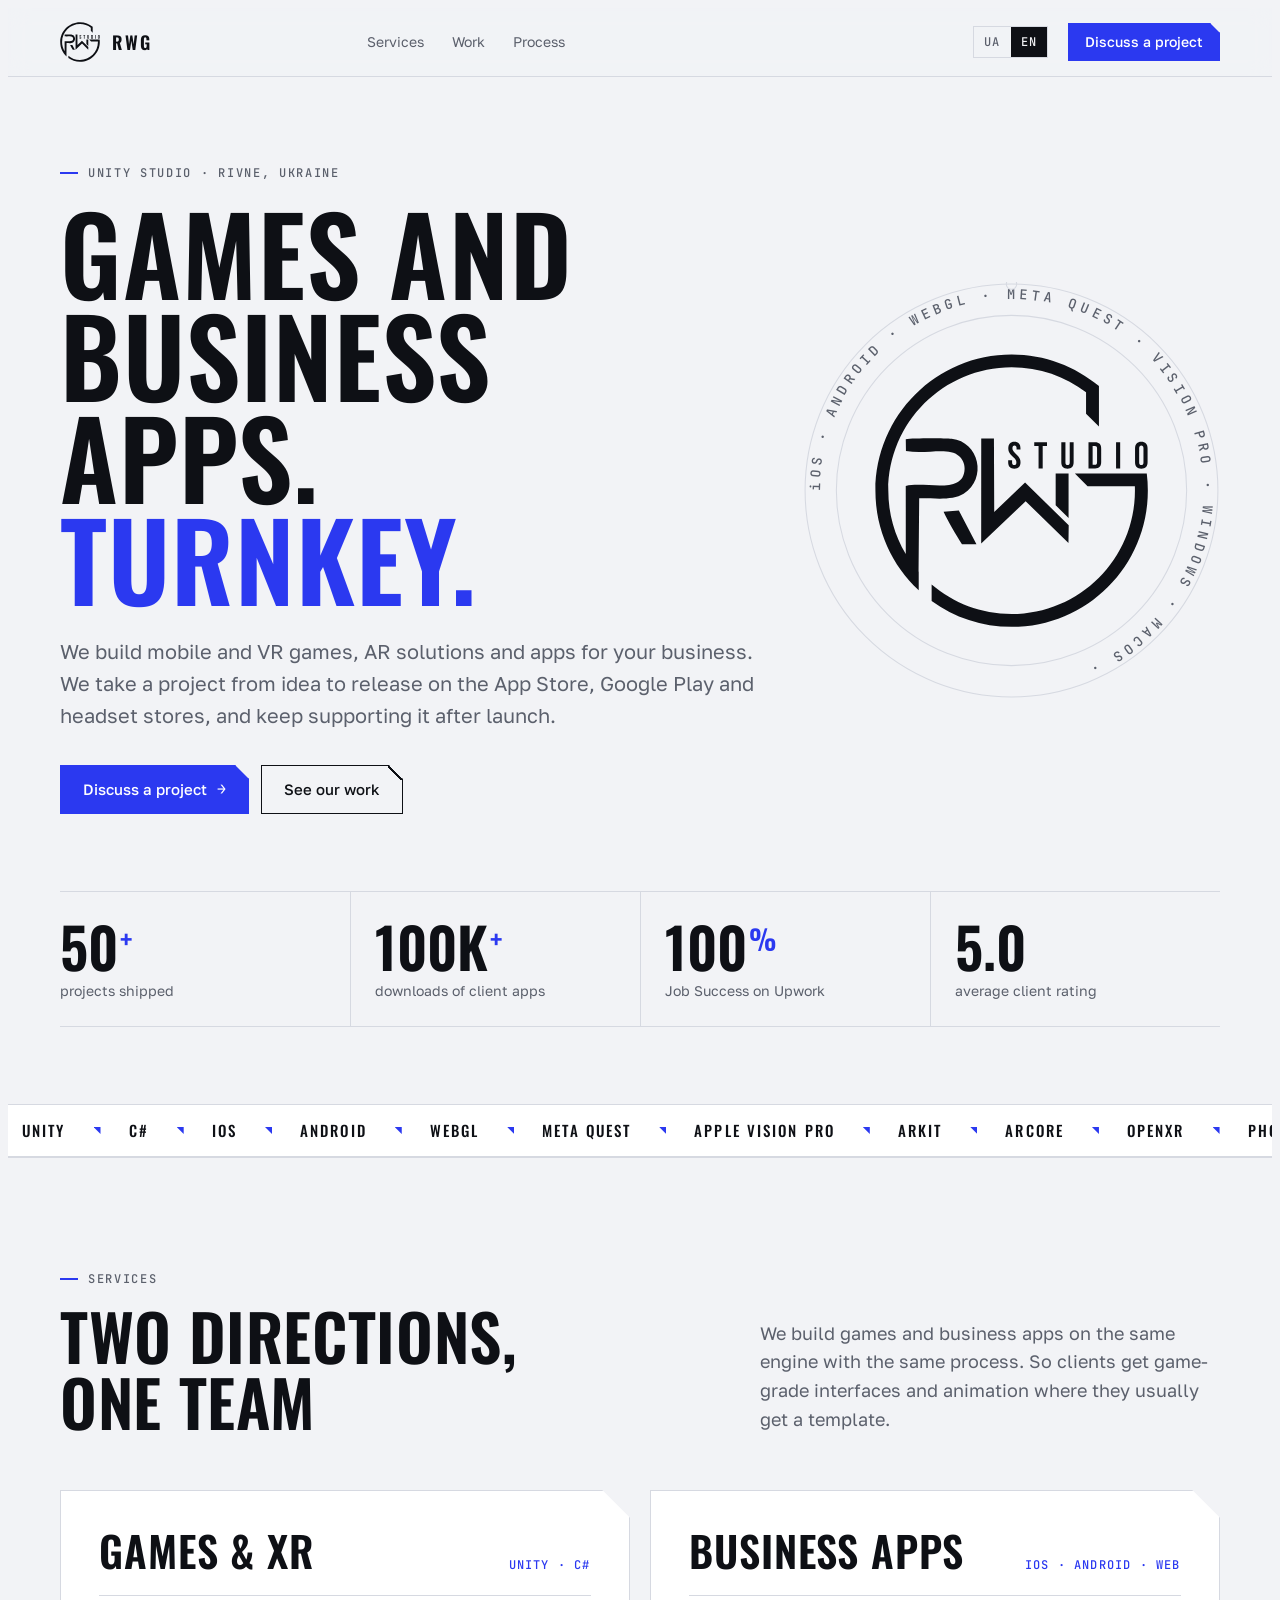
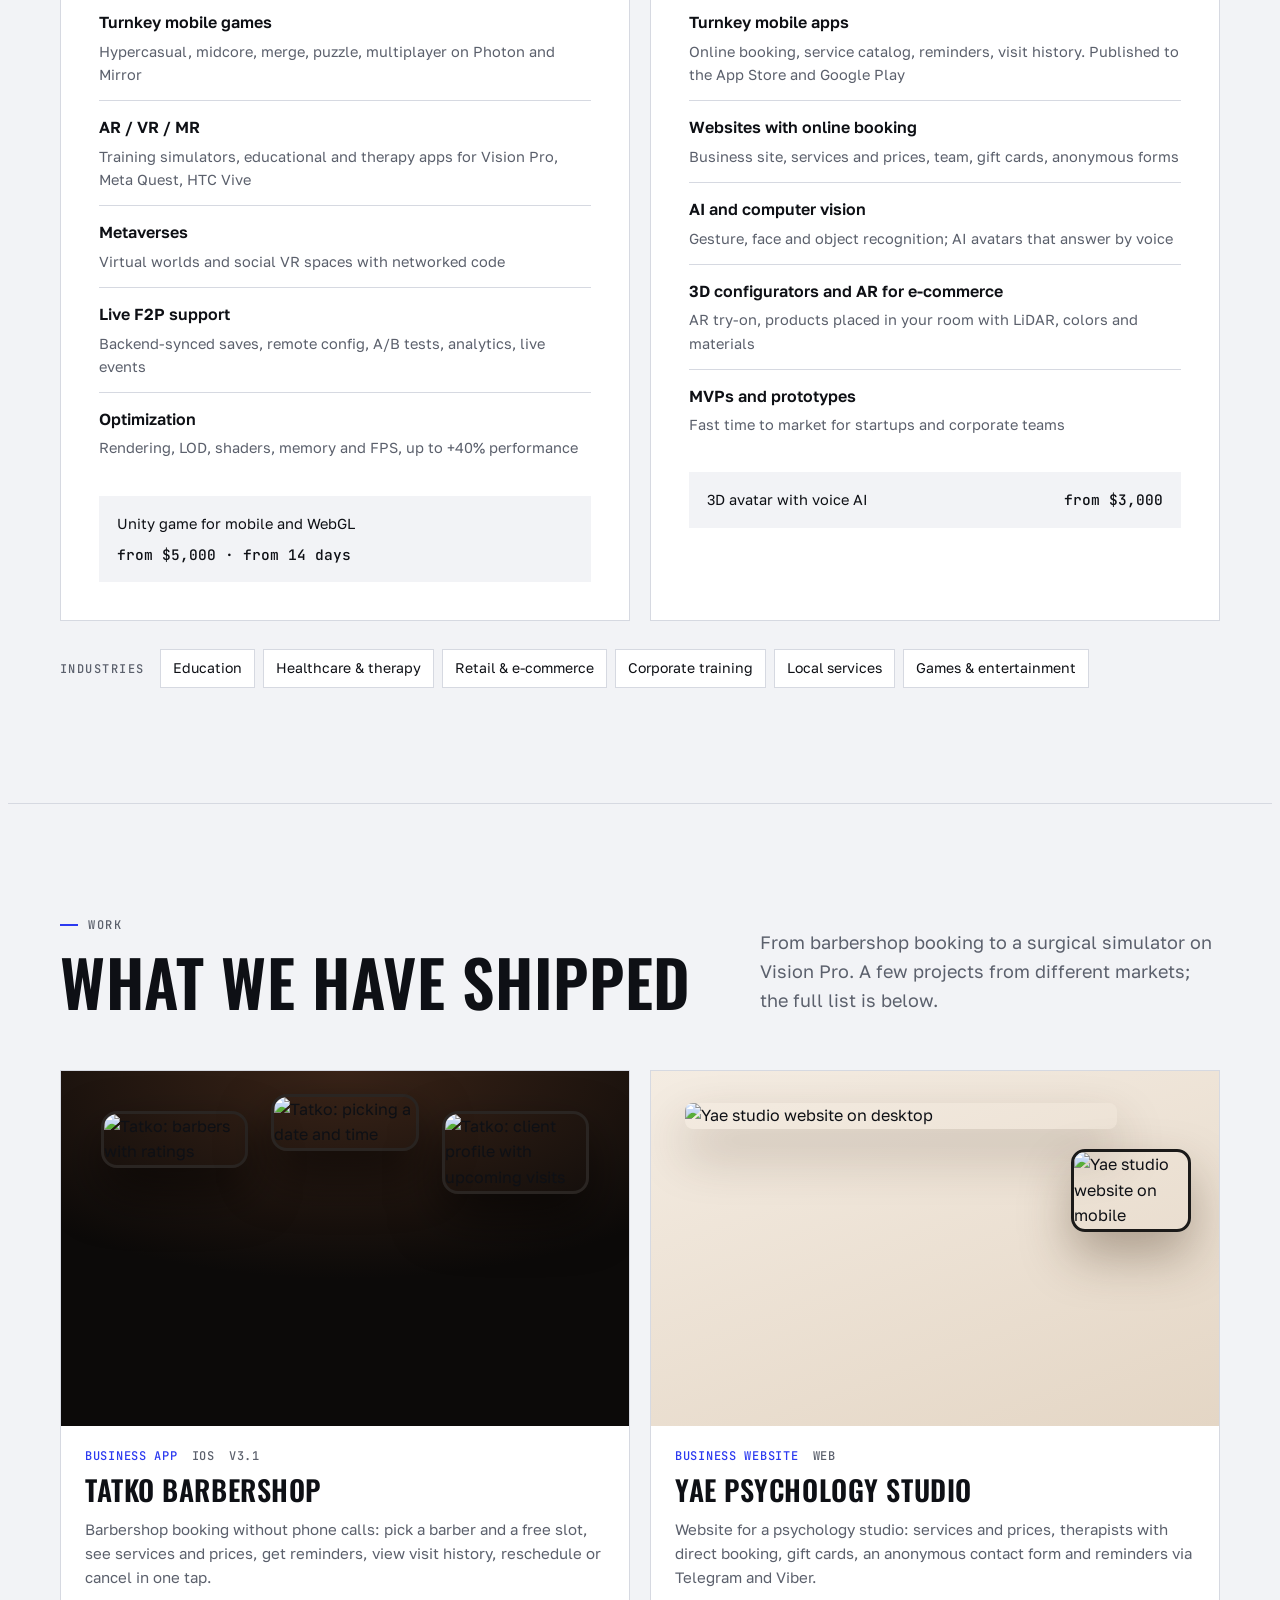
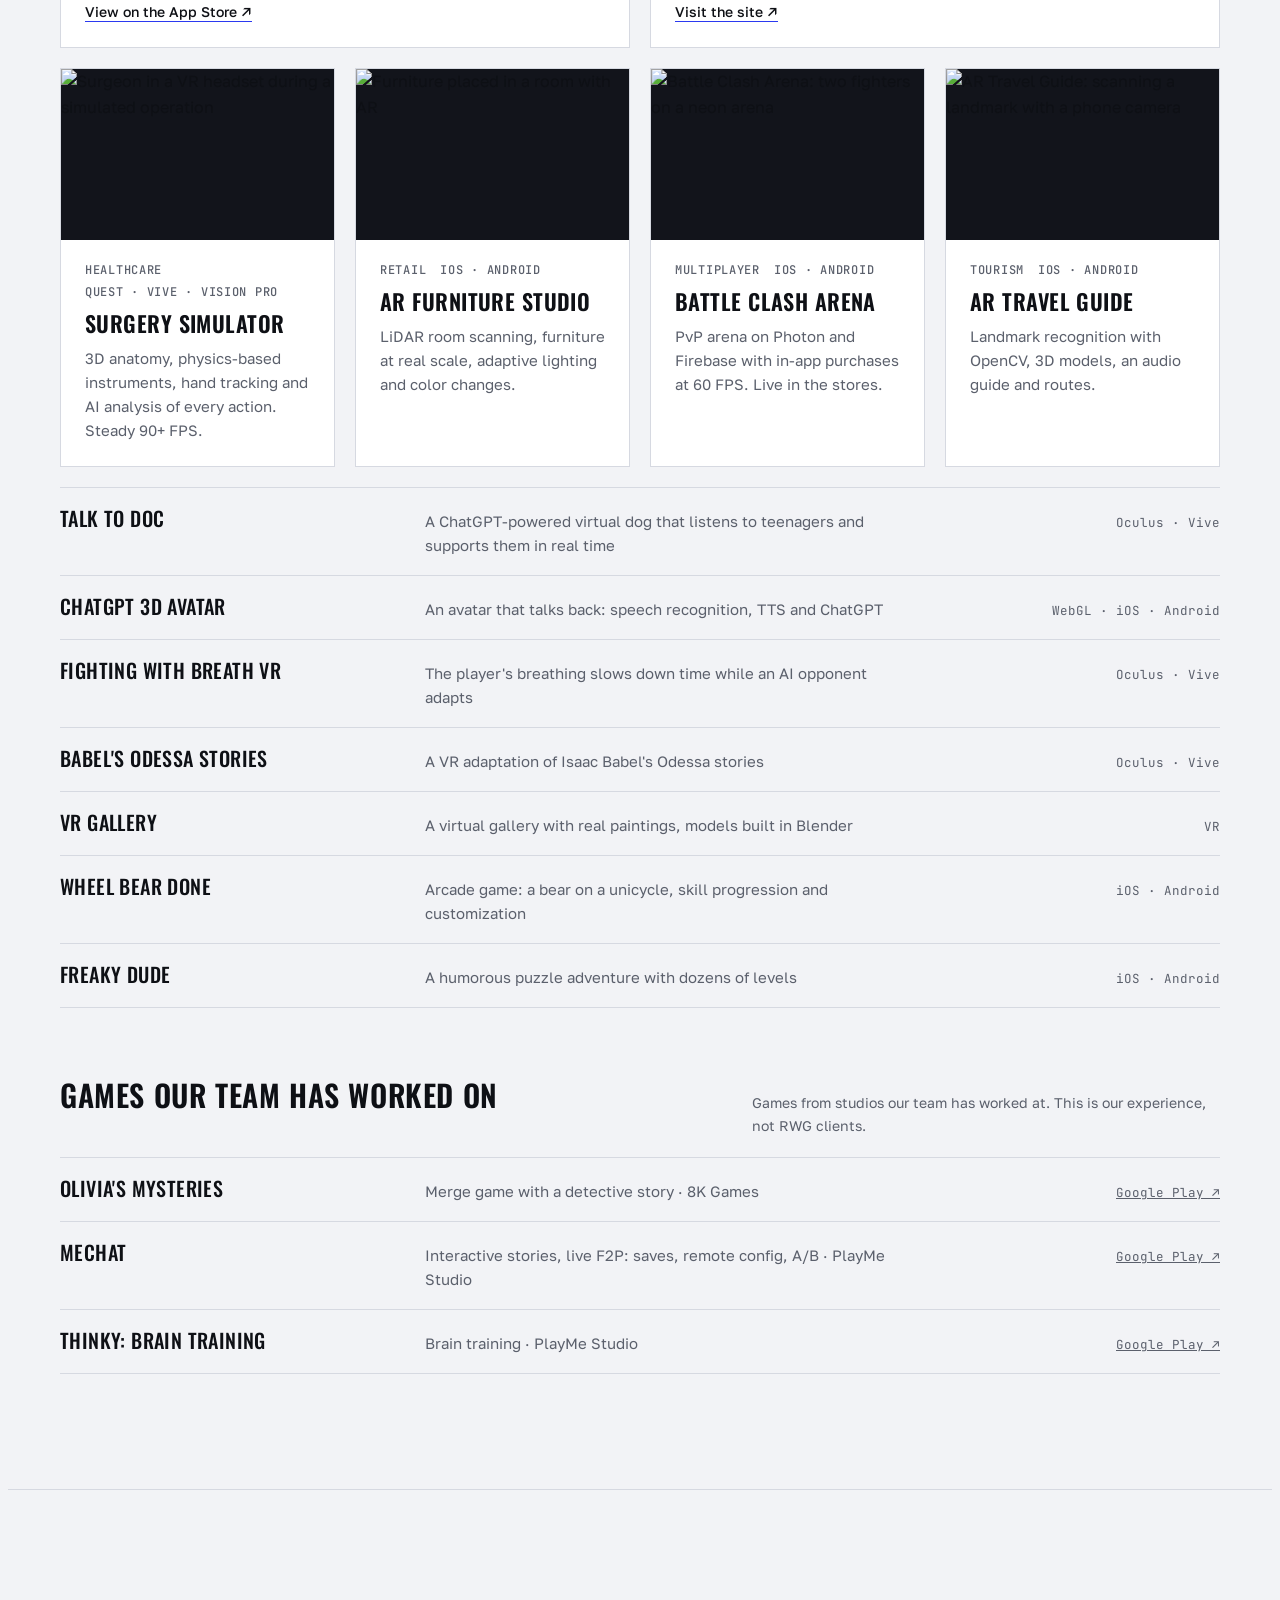
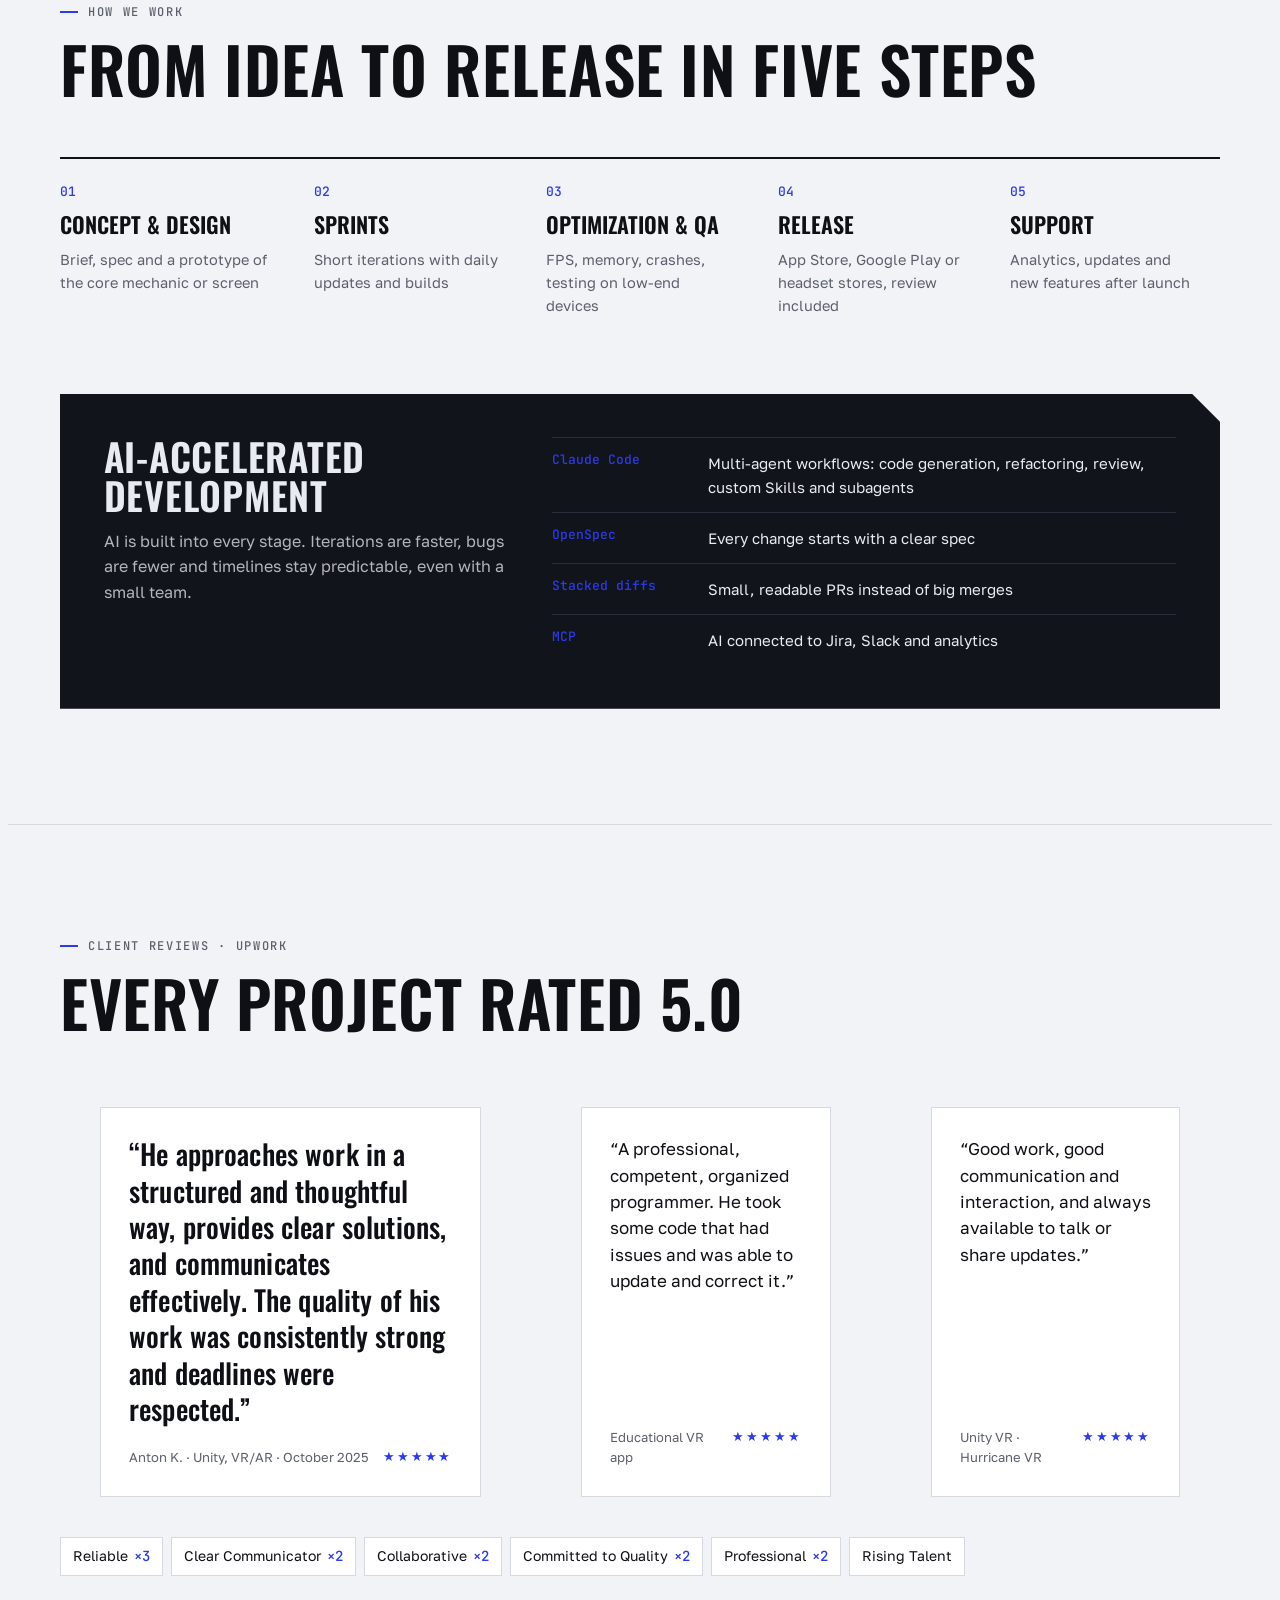
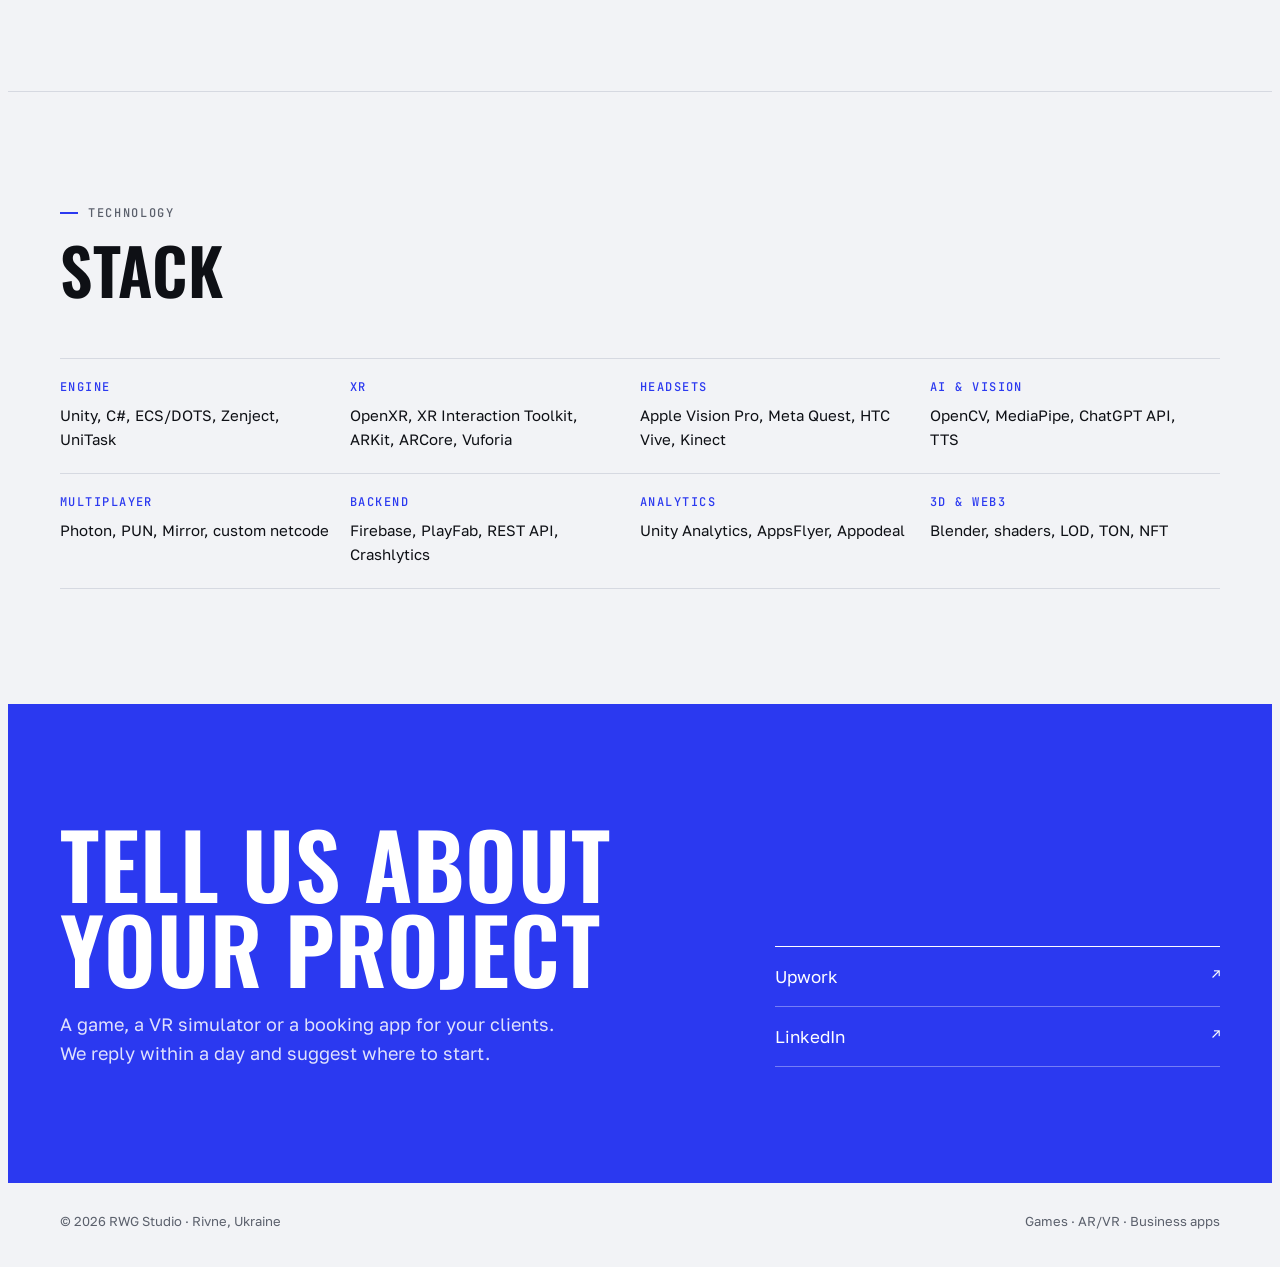
==== en/index.html @ 3ee8292b "Англійська версія сайту з перемикачем мов /en/ — повний переклад, hreflang, перемикач UA/EN у шапці." ====
<!doctype html>
<html lang="en">
<head>
<meta charset="utf-8">
<meta name="viewport" content="width=device-width, initial-scale=1, viewport-fit=cover">
<title>RWG Studio — games, AR/VR and business apps</title>
<meta name="description" content="RWG Studio is a Unity studio from Rivne, Ukraine. Mobile and VR games, AR solutions and business apps, turnkey: from idea to release on the App Store and Google Play.">
<meta property="og:type" content="website">
<meta property="og:title" content="RWG Studio">
<meta property="og:description" content="Games, AR/VR and business apps, turnkey. 50+ projects, 100K+ downloads.">
<meta property="og:image" content="../assets/og.jpg">
<meta name="theme-color" content="#F2F3F6" media="(prefers-color-scheme: light)">
<meta name="theme-color" content="#0B0C10" media="(prefers-color-scheme: dark)">
<link rel="alternate" hreflang="uk" href="https://orik222.github.io/rwg-studio/">
<link rel="alternate" hreflang="en" href="https://orik222.github.io/rwg-studio/en/">
<link rel="alternate" hreflang="x-default" href="https://orik222.github.io/rwg-studio/en/">
<link rel="icon" href="../assets/favicon.svg" type="image/svg+xml">
<script>if (!matchMedia('(prefers-reduced-motion: reduce)').matches) document.documentElement.classList.add('anim');</script>
<link rel="preconnect" href="https://fonts.googleapis.com">
<link rel="preconnect" href="https://fonts.gstatic.com" crossorigin>
<link rel="stylesheet" href="https://fonts.googleapis.com/css2?family=Oswald:wght@400;500;600;700&family=Golos+Text:wght@400;500;600&family=JetBrains+Mono:wght@400;500&display=swap">
<link rel="stylesheet" href="../css/styles.css">
<link rel="stylesheet" href="../css/motion.css">
<script src="../js/main.js" defer></script>
</head>
<body>
<svg width="0" height="0" style="position:absolute" aria-hidden="true">
  <symbol id="rwg" viewBox="-1 -1 193.6 193.6"><path fill="currentColor" fill-rule="evenodd" d="M30.34 152.70L30.79 101.24C40.88 101.00 54.06 103.17 62.04 98.09C78.92 87.34 72.93 61.50 53.65 59.39C48.58 58.83 26.02 58.82 21.35 59.65L21.47 67.95C35.59 70.45 51.52 64.96 58.71 71.41C60.94 73.41 62.82 76.24 62.73 80.38C62.31 99.18 35.16 88.96 21.33 92.54L21.34 107.51L21.35 107.51L21.35 140.31C13.56 127.31 9.08 112.09 9.08 95.82C9.08 47.91 47.91 9.08 95.82 9.08C115.48 9.08 133.62 15.63 148.16 26.65L148.16 41.81L157.24 50.72L157.24 34.58L157.24 22.28L157.24 22.28L157.24 22.28C140.60 8.37 119.19 0.00 95.82 0.00C42.90 0.00 0.00 42.90 0.00 95.82C0.00 123.47 11.72 148.39 30.46 165.88L30.46 152.84ZZM93.47 66.17C93.47 64.67 93.83 63.52 94.54 62.71C95.26 61.91 96.33 61.51 97.75 61.51C99.18 61.51 100.25 61.91 100.96 62.71C101.68 63.51 102.03 64.66 102.03 66.16L102.03 66.87L99.28 66.87L99.28 65.97C99.28 65.30 99.16 64.83 98.90 64.56C98.65 64.29 98.29 64.15 97.83 64.15C97.37 64.15 97.02 64.29 96.76 64.56C96.51 64.83 96.38 65.30 96.38 65.97C96.38 66.61 96.52 67.17 96.80 67.65C97.08 68.14 97.44 68.59 97.86 69.03C98.28 69.46 98.73 69.89 99.22 70.32C99.70 70.75 100.16 71.22 100.58 71.73C101.00 72.24 101.35 72.83 101.64 73.48C101.92 74.13 102.06 74.90 102.06 75.78C102.06 77.27 101.69 78.42 100.96 79.22C100.23 80.03 99.15 80.43 97.73 80.43C96.30 80.43 95.22 80.03 94.49 79.22C93.76 78.42 93.39 77.27 93.39 75.78L93.39 74.51L96.14 74.51L96.14 75.97C96.14 76.65 96.28 77.12 96.55 77.38C96.82 77.65 97.19 77.78 97.65 77.78C98.10 77.78 98.47 77.65 98.74 77.39C99.02 77.12 99.15 76.66 99.15 75.98C99.15 75.35 99.01 74.79 98.73 74.31C98.45 73.82 98.10 73.36 97.67 72.93C97.25 72.50 96.80 72.06 96.31 71.63C95.83 71.20 95.37 70.73 94.95 70.21C94.53 69.70 94.18 69.12 93.89 68.47C93.61 67.81 93.47 67.05 93.47 66.17ZM111.72 61.72L120.70 61.72L120.70 64.36L117.67 64.36L117.67 80.22L114.76 80.22L114.76 64.36L111.72 64.36ZZM133.67 61.72L133.67 76.01C133.67 76.68 133.80 77.15 134.08 77.41C134.35 77.68 134.72 77.81 135.17 77.81C135.63 77.81 136.00 77.68 136.27 77.41C136.54 77.15 136.68 76.68 136.68 76.01L136.68 61.72L139.43 61.72L139.43 75.80C139.43 77.30 139.06 78.45 138.33 79.25C137.60 80.05 136.52 80.45 135.09 80.45C133.67 80.45 132.59 80.05 131.86 79.25C131.13 78.45 130.76 77.30 130.76 75.80L130.76 61.72ZZM149.88 61.72L154.48 61.72C155.94 61.72 157.03 62.11 157.74 62.88C158.46 63.66 158.81 64.79 158.81 66.29L158.81 75.64C158.81 77.14 158.46 78.28 157.74 79.05C157.03 79.83 155.94 80.22 154.48 80.22L149.88 80.22ZZM152.79 64.36L152.79 77.57L154.43 77.57C154.88 77.57 155.25 77.44 155.51 77.18C155.77 76.91 155.91 76.45 155.91 75.78L155.91 66.16C155.91 65.49 155.77 65.02 155.51 64.76C155.25 64.49 154.88 64.36 154.43 64.36ZZM169.27 61.72L172.17 61.72L172.17 80.22L169.27 80.22ZZM185.53 75.96C185.53 76.63 185.67 77.10 185.94 77.38C186.22 77.65 186.58 77.78 187.04 77.78C187.50 77.78 187.86 77.65 188.14 77.38C188.41 77.10 188.55 76.63 188.55 75.96L188.55 65.97C188.55 65.30 188.41 64.83 188.14 64.56C187.86 64.29 187.50 64.15 187.04 64.15C186.58 64.15 186.22 64.29 185.94 64.56C185.67 64.83 185.53 65.30 185.53 65.97ZZM182.63 66.16C182.63 64.66 183.01 63.51 183.76 62.71C184.52 61.91 185.61 61.51 187.04 61.51C188.47 61.51 189.56 61.91 190.32 62.71C191.07 63.51 191.45 64.66 191.45 66.16L191.45 75.78C191.45 77.27 191.07 78.42 190.32 79.22C189.56 80.03 188.47 80.43 187.04 80.43C185.61 80.43 184.52 80.03 183.76 79.22C183.01 78.42 182.63 77.27 182.63 75.78ZZM39.54 161.81C54.69 174.74 74.34 182.55 95.82 182.55C143.72 182.55 182.55 143.72 182.55 95.82C182.55 94.81 182.54 93.80 182.50 92.80L149.23 92.80L140.32 83.73L181.71 83.73L190.88 83.73L190.88 83.73L190.88 83.73C191.38 87.69 191.63 91.72 191.63 95.82C191.63 148.74 148.74 191.63 95.82 191.63C74.79 191.63 55.34 184.85 39.54 173.37ZZM126.79 83.73L135.87 83.73L135.87 114.98L126.79 106.07ZZM47.95 110.64C51.26 117.96 56.68 126.56 60.87 133.62L71.07 133.59L58.68 109.84ZZM74.40 133.07L105.69 103.20L135.80 132.74L135.97 120.18L105.27 90.06L83.57 110.90L83.37 59.14L74.43 59.20Z"/></symbol>
</svg>

<header class="top">
  <div class="wrap">
    <a class="brand" href="#top" aria-label="RWG Studio"><svg aria-hidden="true"><use href="#rwg"/></svg><b>RWG</b></a>
    <nav class="nav" aria-label="Sections">
      <a href="#services">Services</a>
      <a href="#work">Work</a>
      <a href="#process">Process</a>
    </nav>
    <div class="lang" aria-label="Language"><a href="../" lang="uk" data-lang="uk">UA</a><a href="./" aria-current="page" lang="en">EN</a></div>
    <a class="btn primary" href="#contact">Discuss a project</a>
  </div>
</header>

<main id="top">
  <section class="hero">
    <div class="wrap">
      <div class="hero-grid">
        <div>
          <div class="eyebrow">Unity studio · Rivne, Ukraine</div>
          <h1>Games and business apps. <em>Turnkey.</em></h1>
          <p class="lede">We build mobile and VR games, AR solutions and apps for your business. We take a project from idea to release on the App Store, Google Play and headset stores, and keep supporting it after launch.</p>
          <div class="cta">
            <a class="btn primary" href="#contact">Discuss a project <span class="arr">→</span></a>
            <a class="btn" href="#work">See our work</a>
          </div>
        </div>
        <div class="emblem" aria-hidden="true">
          <div class="orbit-wrap"><svg class="orbit" viewBox="0 0 400 400">
            <defs><path id="ring" d="M200,200 m-184,0 a184,184 0 1,1 368,0 a184,184 0 1,1 -368,0"/></defs>
            <circle cx="200" cy="200" r="198"/>
            <circle cx="200" cy="200" r="168"/>
            <text><textPath href="#ring">iOS · ANDROID · WEBGL · META QUEST · VISION PRO · WINDOWS · MACOS · </textPath></text>
            <circle class="dot" cx="200" cy="2" r="5"/>
          </svg></div>
          <svg class="logo"><use href="#rwg"/></svg>
        </div>
      </div>

      <div class="stats">
        <div class="stat"><b>50<sup>+</sup></b><span>projects shipped</span></div>
        <div class="stat"><b>100K<sup>+</sup></b><span>downloads of client apps</span></div>
        <div class="stat"><b>100<sup>%</sup></b><span>Job Success on Upwork</span></div>
        <div class="stat"><b>5.0</b><span>average client rating</span></div>
      </div>
    </div>
  </section>

  <div class="ticker" aria-label="Platforms and technologies">
    <div class="ticker-track"><ul><li>Unity</li><li>C#</li><li>iOS</li><li>Android</li><li>WebGL</li><li>Meta Quest</li><li>Apple Vision Pro</li><li>ARKit</li><li>ARCore</li><li>OpenXR</li><li>Photon</li><li>Firebase</li><li>OpenCV</li><li>Claude Code</li></ul><ul aria-hidden="true"><li>Unity</li><li>C#</li><li>iOS</li><li>Android</li><li>WebGL</li><li>Meta Quest</li><li>Apple Vision Pro</li><li>ARKit</li><li>ARCore</li><li>OpenXR</li><li>Photon</li><li>Firebase</li><li>OpenCV</li><li>Claude Code</li></ul></div>
  </div>

  <section class="section" id="services">
    <div class="wrap">
      <div class="sec-head split">
        <div style="display:grid;gap:18px">
          <div class="eyebrow">Services</div>
          <h2>Two directions, one team</h2>
        </div>
        <p class="lede">We build games and business apps on the same engine with the same process. So clients get game-grade interfaces and animation where they usually get a template.</p>
      </div>

      <div class="dirs">
        <article class="dir">
          <div class="dir-head"><h3>Games &amp; XR</h3><span class="tag">Unity · C#</span></div>
          <ul>
            <li><strong>Turnkey mobile games</strong><span>Hypercasual, midcore, merge, puzzle, multiplayer on Photon and Mirror</span></li>
            <li><strong>AR / VR / MR</strong><span>Training simulators, educational and therapy apps for Vision Pro, Meta Quest, HTC Vive</span></li>
            <li><strong>Metaverses</strong><span>Virtual worlds and social VR spaces with networked code</span></li>
            <li><strong>Live F2P support</strong><span>Backend-synced saves, remote config, A/B tests, analytics, live events</span></li>
            <li><strong>Optimization</strong><span>Rendering, LOD, shaders, memory and FPS, up to +40% performance</span></li>
          </ul>
          <div class="offer"><span>Unity game for mobile and WebGL</span><b>from $5,000 · from 14 days</b></div>
        </article>

        <article class="dir">
          <div class="dir-head"><h3>Business apps</h3><span class="tag">iOS · Android · Web</span></div>
          <ul>
            <li><strong>Turnkey mobile apps</strong><span>Online booking, service catalog, reminders, visit history. Published to the App Store and Google Play</span></li>
            <li><strong>Websites with online booking</strong><span>Business site, services and prices, team, gift cards, anonymous forms</span></li>
            <li><strong>AI and computer vision</strong><span>Gesture, face and object recognition; AI avatars that answer by voice</span></li>
            <li><strong>3D configurators and AR for e-commerce</strong><span>AR try-on, products placed in your room with LiDAR, colors and materials</span></li>
            <li><strong>MVPs and prototypes</strong><span>Fast time to market for startups and corporate teams</span></li>
          </ul>
          <div class="offer"><span>3D avatar with voice AI</span><b>from $3,000</b></div>
        </article>
      </div>

      <div class="inds">
        <span class="lbl">Industries</span>
        <span class="chip">Education</span><span class="chip">Healthcare &amp; therapy</span><span class="chip">Retail &amp; e-commerce</span><span class="chip">Corporate training</span><span class="chip">Local services</span><span class="chip">Games &amp; entertainment</span>
      </div>
    </div>
  </section>

  <section class="section" id="work">
    <div class="wrap">
      <div class="sec-head split">
        <div style="display:grid;gap:18px">
          <div class="eyebrow">Work</div>
          <h2>What we have shipped</h2>
        </div>
        <p class="lede">From barbershop booking to a surgical simulator on Vision Pro. A few projects from different markets; the full list is below.</p>
      </div>

      <div class="cases">
        <article class="case wide">
          <div class="shot tatko">
            <img src="assets/work/tatko-barbers.jpg" alt="Tatko: barbers with ratings" loading="lazy">
            <img src="assets/work/tatko-booking.jpg" alt="Tatko: picking a date and time" loading="lazy">
            <img src="assets/work/tatko-profile.jpg" alt="Tatko: client profile with upcoming visits" loading="lazy">
          </div>
          <div class="case-body">
            <div class="case-meta"><span class="own">Business app</span><span>iOS</span><span>v3.1</span></div>
            <h3>Tatko Barbershop</h3>
            <p>Barbershop booking without phone calls: pick a barber and a free slot, see services and prices, get reminders, view visit history, reschedule or cancel in one tap.</p>
            <a class="more" href="https://apps.apple.com/us/app/tatko-barbershop/id6760706074" target="_blank" rel="noopener">View on the App Store ↗</a>
          </div>
        </article>

        <article class="case wide">
          <div class="shot yae">
            <img class="desk" src="assets/work/yae-desktop.jpg" alt="Yae studio website on desktop" loading="lazy">
            <img class="mob" src="assets/work/yae-mobile.jpg" alt="Yae studio website on mobile" loading="lazy">
          </div>
          <div class="case-body">
            <div class="case-meta"><span class="own">Business website</span><span>Web</span></div>
            <h3>Yae Psychology Studio</h3>
            <p>Website for a psychology studio: services and prices, therapists with direct booking, gift cards, an anonymous contact form and reminders via Telegram and Viber.</p>
            <a class="more" href="https://orik222.github.io/studio-yae/index.html" target="_blank" rel="noopener">Visit the site ↗</a>
          </div>
        </article>

        <article class="case">
          <div class="shot"><img class="cover" src="assets/work/surgery-vr.jpg" alt="Surgeon in a VR headset during a simulated operation" loading="lazy"></div>
          <div class="case-body">
            <div class="case-meta"><span>Healthcare</span><span>Quest · Vive · Vision Pro</span></div>
            <h3>Surgery simulator</h3>
            <p>3D anatomy, physics-based instruments, hand tracking and AI analysis of every action. Steady 90+ FPS.</p>
          </div>
        </article>

        <article class="case">
          <div class="shot"><img class="cover" src="assets/work/ar-furniture.jpg" alt="Furniture placed in a room with AR" loading="lazy" style="object-position: 50% 40%"></div>
          <div class="case-body">
            <div class="case-meta"><span>Retail</span><span>iOS · Android</span></div>
            <h3>AR Furniture Studio</h3>
            <p>LiDAR room scanning, furniture at real scale, adaptive lighting and color changes.</p>
          </div>
        </article>

        <article class="case">
          <div class="shot"><img class="cover" src="assets/work/battle-clash.jpg" alt="Battle Clash Arena: two fighters on a neon arena" loading="lazy"></div>
          <div class="case-body">
            <div class="case-meta"><span>Multiplayer</span><span>iOS · Android</span></div>
            <h3>Battle Clash Arena</h3>
            <p>PvP arena on Photon and Firebase with in-app purchases at 60 FPS. Live in the stores.</p>
          </div>
        </article>

        <article class="case">
          <div class="shot"><img class="cover" src="assets/work/ar-travel.jpg" alt="AR Travel Guide: scanning a landmark with a phone camera" loading="lazy" style="object-position: 50% 45%"></div>
          <div class="case-body">
            <div class="case-meta"><span>Tourism</span><span>iOS · Android</span></div>
            <h3>AR Travel Guide</h3>
            <p>Landmark recognition with OpenCV, 3D models, an audio guide and routes.</p>
          </div>
        </article>
      </div>

      <div class="more-list">
        <div class="row"><b>Talk to Doc</b><span>A ChatGPT-powered virtual dog that listens to teenagers and supports them in real time</span><code>Oculus · Vive</code></div>
        <div class="row"><b>ChatGPT 3D avatar</b><span>An avatar that talks back: speech recognition, TTS and ChatGPT</span><code>WebGL · iOS · Android</code></div>
        <div class="row"><b>Fighting with Breath VR</b><span>The player's breathing slows down time while an AI opponent adapts</span><code>Oculus · Vive</code></div>
        <div class="row"><b>Babel's Odessa Stories</b><span>A VR adaptation of Isaac Babel's Odessa stories</span><code>Oculus · Vive</code></div>
        <div class="row"><b>VR Gallery</b><span>A virtual gallery with real paintings, models built in Blender</span><code>VR</code></div>
        <div class="row"><b>Wheel Bear Done</b><span>Arcade game: a bear on a unicycle, skill progression and customization</span><code>iOS · Android</code></div>
        <div class="row"><b>Freaky Dude</b><span>A humorous puzzle adventure with dozens of levels</span><code>iOS · Android</code></div>
      </div>

      <div class="sub-h">
        <h3>Games our team has worked on</h3>
        <p>Games from studios our team has worked at. This is our experience, not RWG clients.</p>
      </div>
      <div class="more-list">
        <div class="row"><b>Olivia's Mysteries</b><span>Merge game with a detective story · 8K Games</span><code><a href="https://play.google.com/store/apps/details?id=com.eightkgames.travelmerge" target="_blank" rel="noopener">Google Play ↗</a></code></div>
        <div class="row"><b>MeChat</b><span>Interactive stories, live F2P: saves, remote config, A/B · PlayMe Studio</span><code><a href="https://play.google.com/store/apps/details?id=world.playme.mechat" target="_blank" rel="noopener">Google Play ↗</a></code></div>
        <div class="row"><b>Thinky: Brain Training</b><span>Brain training · PlayMe Studio</span><code><a href="https://play.google.com/store/apps/details?id=world.playme.brainapp" target="_blank" rel="noopener">Google Play ↗</a></code></div>
      </div>
    </div>
  </section>

  <section class="section" id="process">
    <div class="wrap">
      <div class="sec-head">
        <div class="eyebrow">How we work</div>
        <h2>From idea to release in five steps</h2>
      </div>
      <div class="steps">
        <div class="step"><b>Concept &amp; design</b><span>Brief, spec and a prototype of the core mechanic or screen</span></div>
        <div class="step"><b>Sprints</b><span>Short iterations with daily updates and builds</span></div>
        <div class="step"><b>Optimization &amp; QA</b><span>FPS, memory, crashes, testing on low-end devices</span></div>
        <div class="step"><b>Release</b><span>App Store, Google Play or headset stores, review included</span></div>
        <div class="step"><b>Support</b><span>Analytics, updates and new features after launch</span></div>
      </div>

      <div class="ai">
        <div>
          <h3>AI-accelerated development</h3>
          <p>AI is built into every stage. Iterations are faster, bugs are fewer and timelines stay predictable, even with a small team.</p>
        </div>
        <ul>
          <li><b>Claude Code</b><span>Multi-agent workflows: code generation, refactoring, review, custom Skills and subagents</span></li>
          <li><b>OpenSpec</b><span>Every change starts with a clear spec</span></li>
          <li><b>Stacked diffs</b><span>Small, readable PRs instead of big merges</span></li>
          <li><b>MCP</b><span>AI connected to Jira, Slack and analytics</span></li>
        </ul>
      </div>
    </div>
  </section>

  <section class="section" id="reviews">
    <div class="wrap">
      <div class="sec-head">
        <div class="eyebrow">Client reviews · Upwork</div>
        <h2>Every project rated 5.0</h2>
      </div>
      <div class="reviews">
        <figure class="quote">
          <blockquote>“He approaches work in a structured and thoughtful way, provides clear solutions, and communicates effectively. The quality of his work was consistently strong and deadlines were respected.”</blockquote>
          <figcaption><span>Anton K. · Unity, VR/AR · October 2025</span><span class="stars">★★★★★</span></figcaption>
        </figure>
        <figure class="quote">
          <blockquote>“A professional, competent, organized programmer. He took some code that had issues and was able to update and correct it.”</blockquote>
          <figcaption><span>Educational VR app</span><span class="stars">★★★★★</span></figcaption>
        </figure>
        <figure class="quote">
          <blockquote>“Good work, good communication and interaction, and always available to talk or share updates.”</blockquote>
          <figcaption><span>Unity VR · Hurricane VR</span><span class="stars">★★★★★</span></figcaption>
        </figure>
      </div>
      <div class="badges">
        <span class="chip">Reliable<b>×3</b></span><span class="chip">Clear Communicator<b>×2</b></span><span class="chip">Collaborative<b>×2</b></span><span class="chip">Committed to Quality<b>×2</b></span><span class="chip">Professional<b>×2</b></span><span class="chip">Rising Talent</span>
      </div>
    </div>
  </section>

  <section class="section" id="stack">
    <div class="wrap">
      <div class="sec-head">
        <div class="eyebrow">Technology</div>
        <h2>Stack</h2>
      </div>
      <div class="stack">
        <div><b>Engine</b><span>Unity, C#, ECS/DOTS, Zenject, UniTask</span></div>
        <div><b>XR</b><span>OpenXR, XR Interaction Toolkit, ARKit, ARCore, Vuforia</span></div>
        <div><b>Headsets</b><span>Apple Vision Pro, Meta Quest, HTC Vive, Kinect</span></div>
        <div><b>AI &amp; vision</b><span>OpenCV, MediaPipe, ChatGPT API, TTS</span></div>
        <div><b>Multiplayer</b><span>Photon, PUN, Mirror, custom netcode</span></div>
        <div><b>Backend</b><span>Firebase, PlayFab, REST API, Crashlytics</span></div>
        <div><b>Analytics</b><span>Unity Analytics, AppsFlyer, Appodeal</span></div>
        <div><b>3D &amp; Web3</b><span>Blender, shaders, LOD, TON, NFT</span></div>
      </div>
    </div>
  </section>
</main>

<section class="contact" id="contact">
  <div class="wrap">
    <div>
      <h2>Tell us about your project</h2>
      <p>A game, a VR simulator or a booking app for your clients. We reply within a day and suggest where to start.</p>
    </div>
    <div class="links">
      <a href="https://www.upwork.com/freelancers/~01f68cb6720bb9057c" target="_blank" rel="noopener"><span>Upwork</span><span>↗</span></a>
      <a href="https://www.linkedin.com/in/orest-boshchenko-732408205/" target="_blank" rel="noopener"><span>LinkedIn</span><span>↗</span></a>
    </div>
  </div>
</section>

<footer>
  <div class="wrap"><span>© 2026 RWG Studio · Rivne, Ukraine</span><span>Games · AR/VR · Business apps</span></div>
</footer>
</body>
</html>
---- css/styles.css ----
/* Layout: монохромна "інженерна" сітка як у лого — тонкі лінії, зрізані кути, один кобальтовий акцент */
:root {
  --paper: #F2F3F6;
  --surface: #FFFFFF;
  --ink: #0E1015;
  --muted: #5B606C;
  --line: #D6D9E1;
  --accent: #2B39F0;
  --accent-ink: #FFFFFF;
  --tile: #12141B;
  --tile-ink: #E9EBF2;
  --tile-line: #2A2E3A;
  --display: "Oswald", "Arial Narrow", "Roboto Condensed", sans-serif;
  --body: "Golos Text", "Segoe UI", system-ui, sans-serif;
  --mono: "JetBrains Mono", ui-monospace, "SF Mono", Menlo, monospace;
  --cut: 14px;
  color-scheme: light;
}
@media (prefers-color-scheme: dark) {
  :root:not([data-theme="light"]) {
    --paper: #0B0C10; --surface: #13151B; --ink: #ECEEF4; --muted: #949AA7; --line: #262A35;
    --accent: #7D87FF; --accent-ink: #0B0C10; --tile: #181B23; --tile-ink: #E9EBF2; --tile-line: #303544;
    color-scheme: dark;
  }
}
:root[data-theme="dark"] {
  --paper: #0B0C10; --surface: #13151B; --ink: #ECEEF4; --muted: #949AA7; --line: #262A35;
  --accent: #7D87FF; --accent-ink: #0B0C10; --tile: #181B23; --tile-ink: #E9EBF2; --tile-line: #303544;
  color-scheme: dark;
}

* { box-sizing: border-box; }
html { scroll-behavior: smooth; }
body {
  background: var(--paper); color: var(--ink);
  font: 400 16px/1.6 var(--body);
  -webkit-font-smoothing: antialiased;
}
a { color: inherit; }
:focus-visible { outline: 2px solid var(--accent); outline-offset: 3px; }

.wrap {
  max-width: 1200px; margin: 0 auto;
  padding-left: max(20px, env(safe-area-inset-left, 0px));
  padding-right: max(20px, env(safe-area-inset-right, 0px));
}
.section { padding-block: clamp(64px, 9vw, 120px); border-top: 1px solid var(--line); }

.eyebrow {
  font: 500 12px/1 var(--mono); letter-spacing: .14em; text-transform: uppercase;
  color: var(--muted); display: flex; align-items: center; gap: 10px;
}
.eyebrow::before { content: ""; width: 18px; height: 2px; background: var(--accent); }
h1, h2, h3 { font-family: var(--display); font-weight: 600; text-transform: uppercase; letter-spacing: .01em; line-height: 1.02; text-wrap: balance; margin: 0; }
h2 { font-size: clamp(36px, 5.4vw, 64px); }
h3 { font-size: 24px; letter-spacing: .02em; }
p { margin: 0; }
.lede { color: var(--muted); font-size: 18px; max-width: 58ch; }
.sec-head { display: grid; gap: 18px; margin-bottom: clamp(36px, 5vw, 56px); }
.sec-head.split { grid-template-columns: 1fr minmax(0, 46ch); align-items: end; gap: 24px 48px; }
@media (max-width: 820px) { .sec-head.split { grid-template-columns: 1fr; } }

/* кнопки зі зрізаним кутом, як у лого */
.btn {
  display: inline-flex; align-items: center; gap: 10px;
  font: 500 15px/1 var(--body); text-decoration: none;
  padding: 16px 22px; border: 1.5px solid var(--ink); color: var(--ink); background: transparent;
  clip-path: polygon(0 0, calc(100% - var(--cut)) 0, 100% var(--cut), 100% 100%, 0 100%);
  transition: background .2s, color .2s, transform .2s;
}
.btn:hover { background: var(--ink); color: var(--paper); }
.btn.primary { background: var(--accent); border-color: var(--accent); color: var(--accent-ink); }
.btn.primary:hover { background: var(--ink); border-color: var(--ink); color: var(--paper); }
.btn .arr { font-family: var(--mono); }

/* Header */
.top {
  position: sticky; top: env(safe-area-inset-top, 0px); z-index: 10;
  background: color-mix(in srgb, var(--paper) 86%, transparent);
  backdrop-filter: blur(10px); -webkit-backdrop-filter: blur(10px);
  border-bottom: 1px solid var(--line);
}
.top .wrap { display: flex; align-items: center; justify-content: space-between; gap: 20px; height: 68px; }
.brand { display: flex; align-items: center; gap: 12px; text-decoration: none; }
.brand svg { width: 40px; height: 40px; }
.brand b { font: 600 18px/1 var(--display); letter-spacing: .12em; }
.nav { display: flex; gap: 28px; font-size: 14px; }
.nav a { text-decoration: none; color: var(--muted); }
.nav a:hover { color: var(--ink); }
.top .btn { padding: 11px 16px; font-size: 14px; --cut: 10px; }
@media (max-width: 920px) { .nav { display: none; } }

/* Hero */
.hero { padding-block: clamp(48px, 7vw, 96px) clamp(48px, 6vw, 80px); }
.hero-grid { display: grid; grid-template-columns: minmax(0, 1.25fr) minmax(0, .75fr); gap: 48px; align-items: center; }
@media (max-width: 900px) { .hero-grid { grid-template-columns: 1fr; } }
.hero h1 { font-size: clamp(48px, 8.4vw, 112px); line-height: .95; margin-block: 22px 26px; }
.hero h1 em { font-style: normal; color: var(--accent); }
.hero .lede { font-size: clamp(17px, 1.6vw, 20px); }
.cta { display: flex; flex-wrap: wrap; gap: 12px; margin-top: 34px; }

.emblem { position: relative; width: min(100%, 440px); aspect-ratio: 1; justify-self: center; max-width: 100%; }
.emblem .logo { position: absolute; inset: 17%; width: 66%; height: 66%; color: var(--ink); }
.emblem .orbit { position: absolute; inset: 0; width: 100%; height: 100%; animation: spin 60s linear infinite; }
.emblem .orbit text { font: 500 13px var(--mono); letter-spacing: .32em; fill: var(--muted); }
.emblem .orbit circle { fill: none; stroke: var(--line); }
.emblem .dot { fill: var(--accent); }
@keyframes spin { to { transform: rotate(360deg); } }
@media (max-width: 900px) { .emblem { width: min(100%, 320px); order: -1; } }

.stats {
  display: grid; grid-template-columns: repeat(4, minmax(0, 1fr));
  border-top: 1px solid var(--line); border-bottom: 1px solid var(--line); margin-top: clamp(48px, 6vw, 80px);
}
.stat { padding: 26px 24px 24px 0; display: grid; gap: 6px; }
.stat + .stat { padding-left: 24px; border-left: 1px solid var(--line); }
.stat b { font: 600 clamp(36px, 4.6vw, 56px)/1 var(--display); font-variant-numeric: tabular-nums; }
.stat b sup { color: var(--accent); font-size: .5em; vertical-align: .7em; margin-left: 2px; }
.stat span { color: var(--muted); font-size: 14px; }
@media (max-width: 760px) {
  .stats { grid-template-columns: 1fr 1fr; }
  .stat:nth-child(3) { padding-left: 0; border-left: 0; }
  .stat:nth-child(n+3) { border-top: 1px solid var(--line); }
}

/* Directions */
.dirs { display: grid; grid-template-columns: 1fr 1fr; gap: 20px; }
@media (max-width: 860px) { .dirs { grid-template-columns: 1fr; } }
.dir {
  background: var(--surface); border: 1px solid var(--line); padding: clamp(24px, 3vw, 40px);
  display: grid; gap: 22px; align-content: start; min-width: 0;
  clip-path: polygon(0 0, calc(100% - 28px) 0, 100% 28px, 100% 100%, 0 100%);
}
.dir-head { display: flex; justify-content: space-between; align-items: baseline; gap: 16px; }
.dir h3 { font-size: clamp(30px, 3.4vw, 42px); }
.dir .tag { font: 500 12px var(--mono); color: var(--accent); letter-spacing: .1em; text-transform: uppercase; white-space: nowrap; }
.dir ul { list-style: none; padding: 0; margin: 0; display: grid; }
.dir li { display: grid; grid-template-columns: minmax(0, 1fr); gap: 4px; padding-block: 14px; border-top: 1px solid var(--line); }
.dir li strong { font-weight: 600; }
.dir li span { color: var(--muted); font-size: 14.5px; }
.offer { display: flex; flex-wrap: wrap; justify-content: space-between; gap: 8px 16px; padding: 16px 18px; background: var(--paper); font-size: 14.5px; }
.offer b { font-family: var(--mono); font-weight: 500; }

/* Industries */
.inds { display: flex; flex-wrap: wrap; gap: 8px; margin-top: 28px; align-items: center; }
.inds .lbl { font: 500 12px var(--mono); letter-spacing: .12em; text-transform: uppercase; color: var(--muted); margin-right: 8px; }
.chip { font-size: 14px; padding: 7px 12px; border: 1px solid var(--line); background: var(--surface); }

/* Cases */
.cases { display: grid; grid-template-columns: repeat(12, minmax(0, 1fr)); gap: 20px; }
.case { grid-column: span 3; display: grid; grid-template-rows: auto 1fr; background: var(--surface); border: 1px solid var(--line); min-width: 0; }
.case.wide { grid-column: span 6; }
@media (max-width: 1080px) { .case { grid-column: span 6; } }
@media (max-width: 680px) { .case, .case.wide { grid-column: 1 / -1; } }
.shot { position: relative; aspect-ratio: 16 / 10; max-width: 100%; overflow: hidden; background: var(--tile); }
.shot img { display: block; transition: transform .5s ease; }
.shot > img.cover { width: 100%; height: 100%; object-fit: cover; }
.case:hover .shot img { transform: scale(1.03); }
.case-body { padding: 22px 24px 24px; display: grid; gap: 12px; align-content: start; }
.case-meta { display: flex; flex-wrap: wrap; gap: 6px 14px; font: 500 12px var(--mono); color: var(--muted); letter-spacing: .06em; text-transform: uppercase; }
.case-meta .own { color: var(--accent); }
.case p { color: var(--muted); font-size: 15px; }
.case a.more { font-size: 14px; font-weight: 500; text-decoration-color: var(--accent); text-underline-offset: 4px; justify-self: start; }
.case h3 { font-size: 22px; }
.case.wide h3 { font-size: 28px; }

/* Tatko: три екрани з App Store */
.shot.tatko { background: radial-gradient(120% 90% at 50% 0%, #3A2418 0%, #0C0A09 65%); display: flex; justify-content: center; align-items: flex-start; gap: 4%; padding-top: 7%; }
.shot.tatko img { width: 26%; border-radius: 16px; border: 3px solid #2A2522; box-shadow: 0 24px 50px rgba(0,0,0,.55); }
.shot.tatko img:nth-child(2) { margin-top: -3%; }
.case:hover .shot.tatko img { transform: translateY(-2%); }

/* Яє: сайт на десктопі й телефоні */
.shot.yae { background: linear-gradient(160deg, #F4ECE2, #E4D6C5); }
.shot.yae .desk { position: absolute; left: 6%; top: 9%; width: 76%; border-radius: 8px; box-shadow: 0 24px 50px rgba(60,40,20,.28); }
.shot.yae .mob { position: absolute; right: 5%; top: 22%; width: 21%; border-radius: 14px; border: 3px solid #1B1A19; box-shadow: 0 24px 50px rgba(60,40,20,.35); }
.case:hover .shot.yae img { transform: translateY(-2%); }

/* More cases list */
.more-list { margin-top: 20px; border-top: 1px solid var(--line); }
.row { display: grid; grid-template-columns: minmax(0, 1.1fr) minmax(0, 1.6fr) minmax(0, .9fr); gap: 8px 28px; padding-block: 18px; border-bottom: 1px solid var(--line); align-items: baseline; }
.row b { font: 500 20px/1.2 var(--display); text-transform: uppercase; letter-spacing: .02em; }
.row span { color: var(--muted); font-size: 15px; }
.row code { font: 400 12.5px var(--mono); color: var(--muted); text-align: right; }
@media (max-width: 760px) { .row { grid-template-columns: 1fr; } .row code { text-align: left; } }
.sub-h { margin-top: clamp(48px, 6vw, 72px); display: flex; flex-wrap: wrap; align-items: baseline; justify-content: space-between; gap: 8px 24px; }
.sub-h h3 { font-size: clamp(24px, 2.6vw, 30px); }
.sub-h p { color: var(--muted); font-size: 14px; max-width: 52ch; }

/* Process */
.steps { display: grid; grid-template-columns: repeat(5, minmax(0, 1fr)); counter-reset: s; }
.step { padding: 24px 22px 28px 0; display: grid; gap: 12px; align-content: start; border-top: 2px solid var(--ink); position: relative; }
.step + .step { padding-left: 22px; }
.step::before { counter-increment: s; content: counter(s, decimal-leading-zero); font: 500 13px var(--mono); color: var(--accent); }
.step b { font: 600 22px/1.1 var(--display); text-transform: uppercase; }
.step span { color: var(--muted); font-size: 14.5px; }
@media (max-width: 960px) { .steps { grid-template-columns: 1fr 1fr; gap: 0 22px; } .step + .step { padding-left: 0; } }
@media (max-width: 520px) { .steps { grid-template-columns: 1fr; } }

.ai {
  margin-top: 48px; display: grid; grid-template-columns: minmax(0, .8fr) minmax(0, 1.2fr); gap: 32px;
  padding: clamp(24px, 3.4vw, 44px); background: var(--tile); color: var(--tile-ink);
  clip-path: polygon(0 0, calc(100% - 28px) 0, 100% 28px, 100% 100%, 0 100%);
}
@media (max-width: 860px) { .ai { grid-template-columns: 1fr; } }
.ai h3 { font-size: clamp(28px, 3vw, 38px); }
.ai p { opacity: .75; margin-top: 14px; }
.ai ul { list-style: none; margin: 0; padding: 0; display: grid; gap: 0; }
.ai li { padding-block: 13px; border-top: 1px solid var(--tile-line); display: grid; grid-template-columns: 140px minmax(0, 1fr); gap: 16px; font-size: 15px; }
.ai li b { font: 500 13px var(--mono); color: var(--accent); }
@media (max-width: 520px) { .ai li { grid-template-columns: 1fr; gap: 4px; } }

/* Reviews */
.reviews { display: grid; grid-template-columns: 1.4fr 1fr 1fr; gap: 20px; }
@media (max-width: 900px) { .reviews { grid-template-columns: 1fr; } }
.quote { background: var(--surface); border: 1px solid var(--line); padding: 28px; display: grid; gap: 20px; align-content: space-between; min-width: 0; }
.quote blockquote { margin: 0; font-size: 17px; line-height: 1.55; }
.quote:first-child blockquote { font: 500 clamp(22px, 2.2vw, 28px)/1.3 var(--display); text-transform: none; letter-spacing: .005em; }
.quote figcaption { display: flex; justify-content: space-between; gap: 12px; font-size: 13px; color: var(--muted); }
.stars { color: var(--accent); letter-spacing: .14em; font-family: var(--mono); }
.badges { display: flex; flex-wrap: wrap; gap: 8px; margin-top: 24px; }
.badges .chip b { font-family: var(--mono); font-weight: 500; color: var(--accent); margin-left: 6px; }

/* Stack */
.stack { display: grid; grid-template-columns: repeat(4, minmax(0, 1fr)); gap: 0; border-top: 1px solid var(--line); }
@media (max-width: 900px) { .stack { grid-template-columns: 1fr 1fr; } }
@media (max-width: 520px) { .stack { grid-template-columns: 1fr; } }
.stack div { padding: 20px 20px 22px 0; border-bottom: 1px solid var(--line); display: grid; gap: 8px; align-content: start; min-width: 0; }
.stack b { font: 500 12px var(--mono); letter-spacing: .12em; text-transform: uppercase; color: var(--accent); }
.stack span { font-size: 15px; }

/* Contact */
.contact { background: var(--accent); color: var(--accent-ink); }
.contact .wrap { padding-block: clamp(64px, 9vw, 120px); display: grid; grid-template-columns: minmax(0, 1.2fr) minmax(0, .8fr); gap: 48px; align-items: end; }
@media (max-width: 860px) { .contact .wrap { grid-template-columns: 1fr; } }
.contact h2 { font-size: clamp(44px, 7vw, 96px); line-height: .95; }
.contact p { margin-top: 20px; font-size: 18px; opacity: .85; max-width: 46ch; }
.links { display: grid; border-top: 1.5px solid currentColor; }
.links a, .links div { display: flex; justify-content: space-between; gap: 16px; padding-block: 16px; border-bottom: 1px solid color-mix(in srgb, currentColor 35%, transparent); text-decoration: none; font-size: 17px; }
.links a:hover span:last-child { transform: translateX(4px); }
.links span:last-child { font-family: var(--mono); font-size: 14px; transition: transform .2s; }
.links .todo span:last-child { opacity: .6; }

footer .wrap { padding-block: 28px; display: flex; flex-wrap: wrap; justify-content: space-between; gap: 12px; font-size: 13px; color: var(--muted); }

@media (prefers-reduced-motion: reduce) {
  html { scroll-behavior: auto; }
  .emblem .orbit { animation: none; }
  * { transition: none !important; }
}

/* Перемикач мов */
.nav { margin-inline: auto; }
.lang { display: flex; margin-left: auto; border: 1px solid var(--line); font: 500 12px/1 var(--mono); letter-spacing: .1em; }
.lang a { padding: 9px 10px; text-decoration: none; color: var(--muted); transition: color .2s, background .2s; }
.lang a:hover { color: var(--ink); }
.lang a[aria-current="page"] { background: var(--ink); color: var(--paper); }
@media (max-width: 920px) { .top .wrap { gap: 12px; } }
@media (max-width: 420px) { .top .btn.primary { padding: 10px 12px; font-size: 13px; } .brand b { display: none; } }
---- css/motion.css ----
/* Анімації. Приховані стани діють лише з класом .anim на <html>,
   який ставиться, тільки коли користувач не просив зменшити рух. */

@property --sweep { syntax: "<angle>"; inherits: false; initial-value: 360deg; }

/* --- Hero: лого "домальовується" по колу, як його кільце --- */
.anim .emblem .logo {
  -webkit-mask: conic-gradient(from 0deg, #000 var(--sweep), transparent 0);
          mask: conic-gradient(from 0deg, #000 var(--sweep), transparent 0);
  animation: sweep 1.6s cubic-bezier(.65, 0, .35, 1) .25s both;
}
@keyframes sweep { from { --sweep: 0deg; } to { --sweep: 360deg; } }

.anim .emblem .orbit-wrap { animation: orbit-in 1.4s cubic-bezier(.2, .8, .2, 1) .1s both; }
@keyframes orbit-in { from { opacity: 0; transform: scale(.86) rotate(-40deg); } }

.emblem { transition: transform .6s cubic-bezier(.2, .8, .2, 1); transform-style: preserve-3d; }
.emblem .orbit-wrap { position: absolute; inset: 0; }

/* --- Hero: заголовок піднімається по словах --- */
.hero h1 .w { display: inline-block; overflow: hidden; vertical-align: top; padding-bottom: .06em; margin-bottom: -.06em; }
.hero h1 .w > span { display: inline-block; }
.anim .hero h1 .w > span { animation: rise .9s cubic-bezier(.2, .8, .2, 1) both; animation-delay: calc(.15s + var(--i) * .07s); }
@keyframes rise { from { transform: translateY(105%); } }

.anim .hero .eyebrow,
.anim .hero .lede,
.anim .hero .cta { animation: fade-up .8s cubic-bezier(.2, .8, .2, 1) both; }
.anim .hero .eyebrow { animation-delay: .05s; }
.anim .hero .lede { animation-delay: .55s; }
.anim .hero .cta { animation-delay: .7s; }
@keyframes fade-up { from { opacity: 0; transform: translateY(18px); } }

/* --- Біжучий рядок платформ --- */
.ticker { border-top: 1px solid var(--line); border-bottom: 1px solid var(--line); overflow: hidden; background: var(--surface); }
.ticker-track { display: flex; width: max-content; animation: marquee 42s linear infinite; }
.ticker:hover .ticker-track { animation-play-state: paused; }
.ticker ul { display: flex; align-items: center; gap: 28px; list-style: none; margin: 0; padding: 18px 14px; }
.ticker li { display: flex; align-items: center; gap: 28px; font: 500 15px/1 var(--display); letter-spacing: .14em; text-transform: uppercase; white-space: nowrap; }
.ticker li::after { content: ""; width: 7px; height: 7px; background: var(--accent); clip-path: polygon(0 0, 100% 0, 100% 100%); }
@keyframes marquee { to { transform: translateX(-50%); } }

/* --- Поява блоків при скролі --- */
.anim .reveal { opacity: 0; transform: translateY(28px); transition: opacity .8s cubic-bezier(.2, .8, .2, 1), transform .8s cubic-bezier(.2, .8, .2, 1); transition-delay: calc(var(--d, 0) * 80ms); }
.anim .reveal.in { opacity: 1; transform: none; }

/* Кроки процесу: лінія прокреслюється зліва направо */
.anim .step { border-top-color: transparent; }
.anim .step::after { content: ""; position: absolute; left: 0; right: 0; top: -2px; height: 2px; background: var(--ink); transform: scaleX(0); transform-origin: left; transition: transform 1s cubic-bezier(.65, 0, .35, 1); transition-delay: calc(var(--d, 0) * 120ms + 150ms); }
.anim .step.in::after { transform: scaleX(1); }

/* --- Картки проєктів: 3D-нахил і відблиск за курсором --- */
.case { transform: perspective(1100px) rotateX(var(--rx, 0deg)) rotateY(var(--ry, 0deg)); transition: transform .5s cubic-bezier(.2, .8, .2, 1), opacity .8s cubic-bezier(.2, .8, .2, 1), box-shadow .4s; will-change: transform; }
.case.tilting { transition: transform .12s linear, opacity .8s, box-shadow .4s; }
.case:hover { box-shadow: 0 30px 60px -30px color-mix(in srgb, var(--ink) 35%, transparent); }
.case .shot::after { content: ""; position: absolute; inset: 0; pointer-events: none; opacity: 0; transition: opacity .4s; background: radial-gradient(420px circle at var(--mx, 50%) var(--my, 50%), rgba(255,255,255,.22), transparent 45%); }
.case:hover .shot::after { opacity: 1; }
.anim .case.reveal:not(.in) { transform: translateY(28px); }

/* --- Кнопки: заливка "з'їжджає" зі зрізаного кута --- */
.btn { position: relative; isolation: isolate; overflow: hidden; }
.btn::before { content: ""; position: absolute; inset: 0; z-index: -1; background: var(--ink); transform: translate(101%, -101%); transition: transform .35s cubic-bezier(.65, 0, .35, 1); }
.btn:hover { background: transparent; }
.btn:hover::before { transform: none; }
.btn.primary:hover { background: var(--accent); }
.btn .arr { display: inline-block; transition: transform .3s; }
.btn:hover .arr { transform: translateX(4px); }

/* --- Шапка стискається після скролу --- */
.top .wrap { transition: height .3s; }
.top.compact .wrap { height: 56px; }
.top.compact { box-shadow: 0 8px 30px -20px color-mix(in srgb, var(--ink) 40%, transparent); }

/* --- Цифри: акцентна риска під числом малюється при підрахунку --- */
.stat b { position: relative; }

@media (prefers-reduced-motion: reduce) {
  .ticker-track { animation: none; flex-wrap: wrap; width: auto; }
  .ticker ul[aria-hidden] { display: none; }
  .case { transform: none !important; }
}

/* Після появи картка знову слухається нахилу */
.anim .case.reveal.in { transform: perspective(1100px) rotateX(var(--rx, 0deg)) rotateY(var(--ry, 0deg)); }

/* Діагональ зрізаного кута на контурній кнопці */
.btn:not(.primary)::after {
  content: ""; position: absolute; top: 0; right: 0; width: var(--cut); height: var(--cut); pointer-events: none;
  background: linear-gradient(to top right, transparent calc(50% - 1px), currentColor calc(50% - 1px), currentColor calc(50% + 1px), transparent calc(50% + 1px));
}
@media (max-width: 900px) { .emblem { width: min(100%, 260px); } }
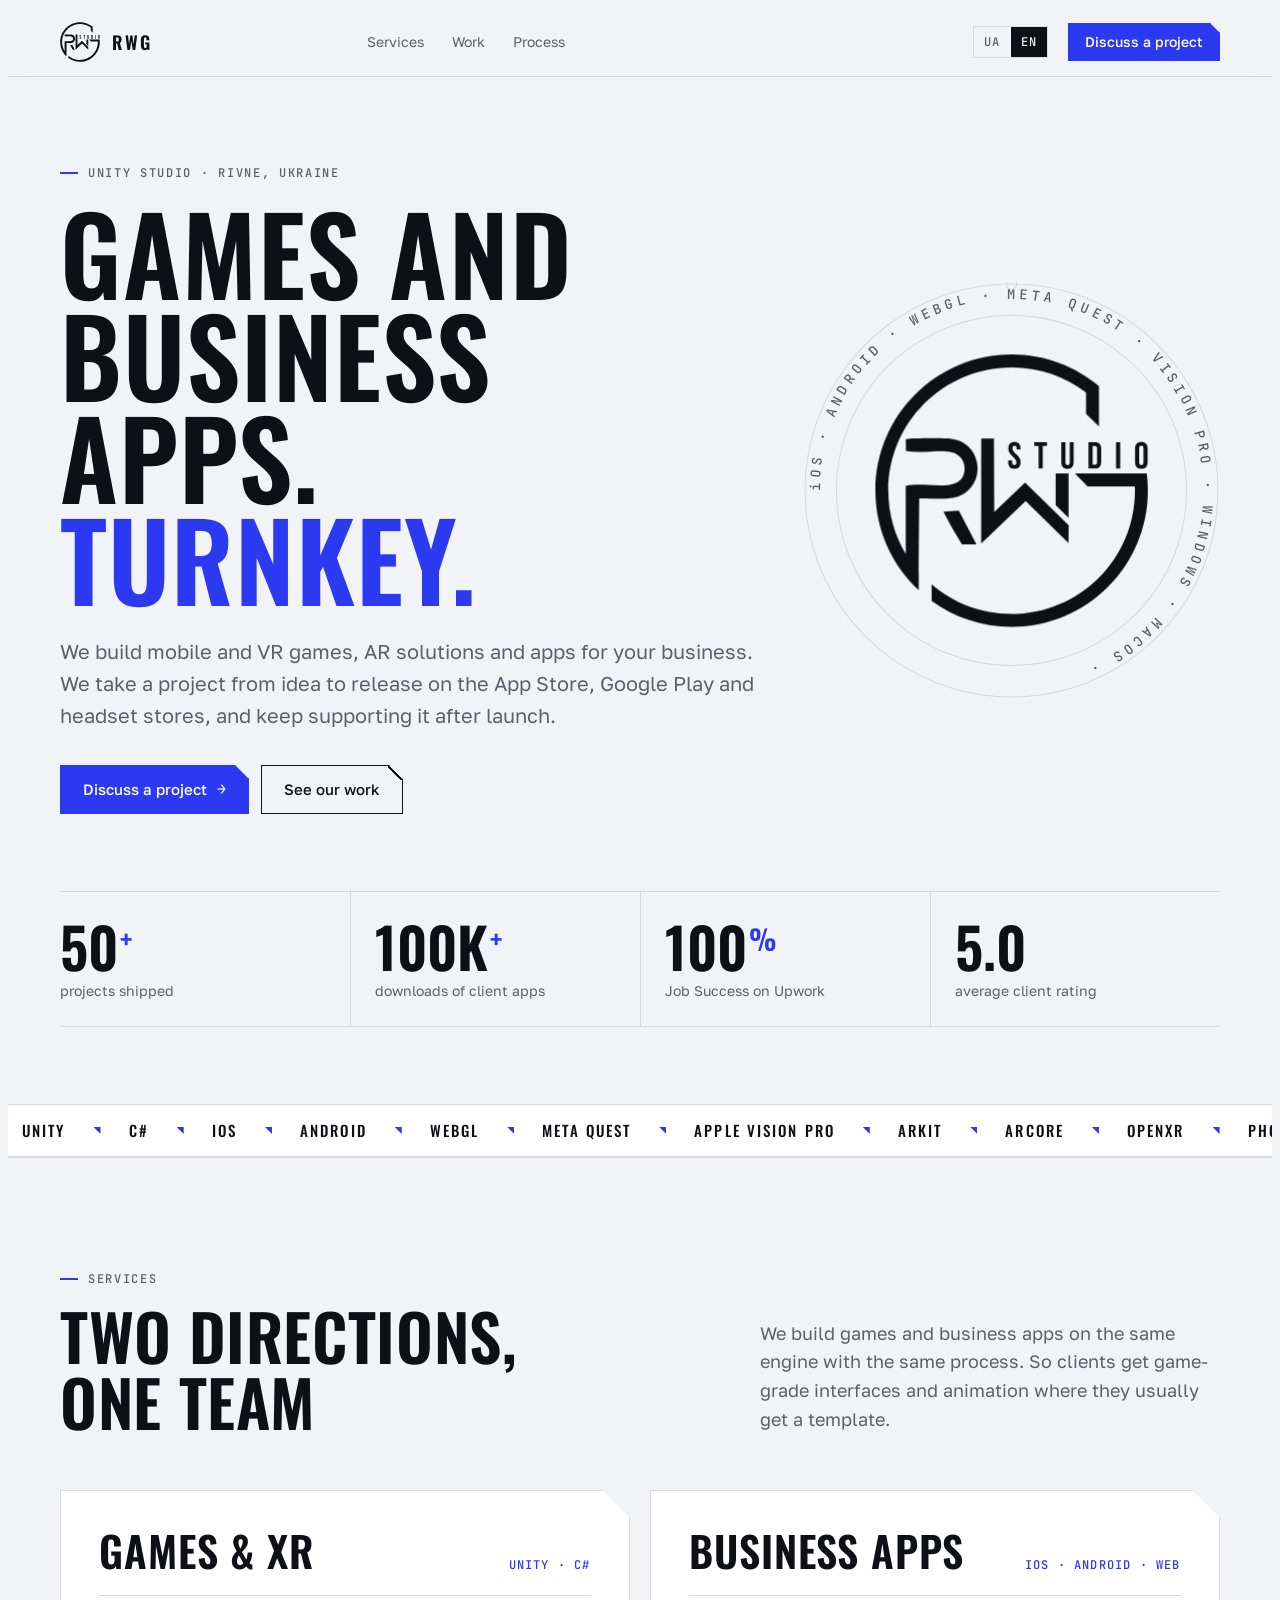
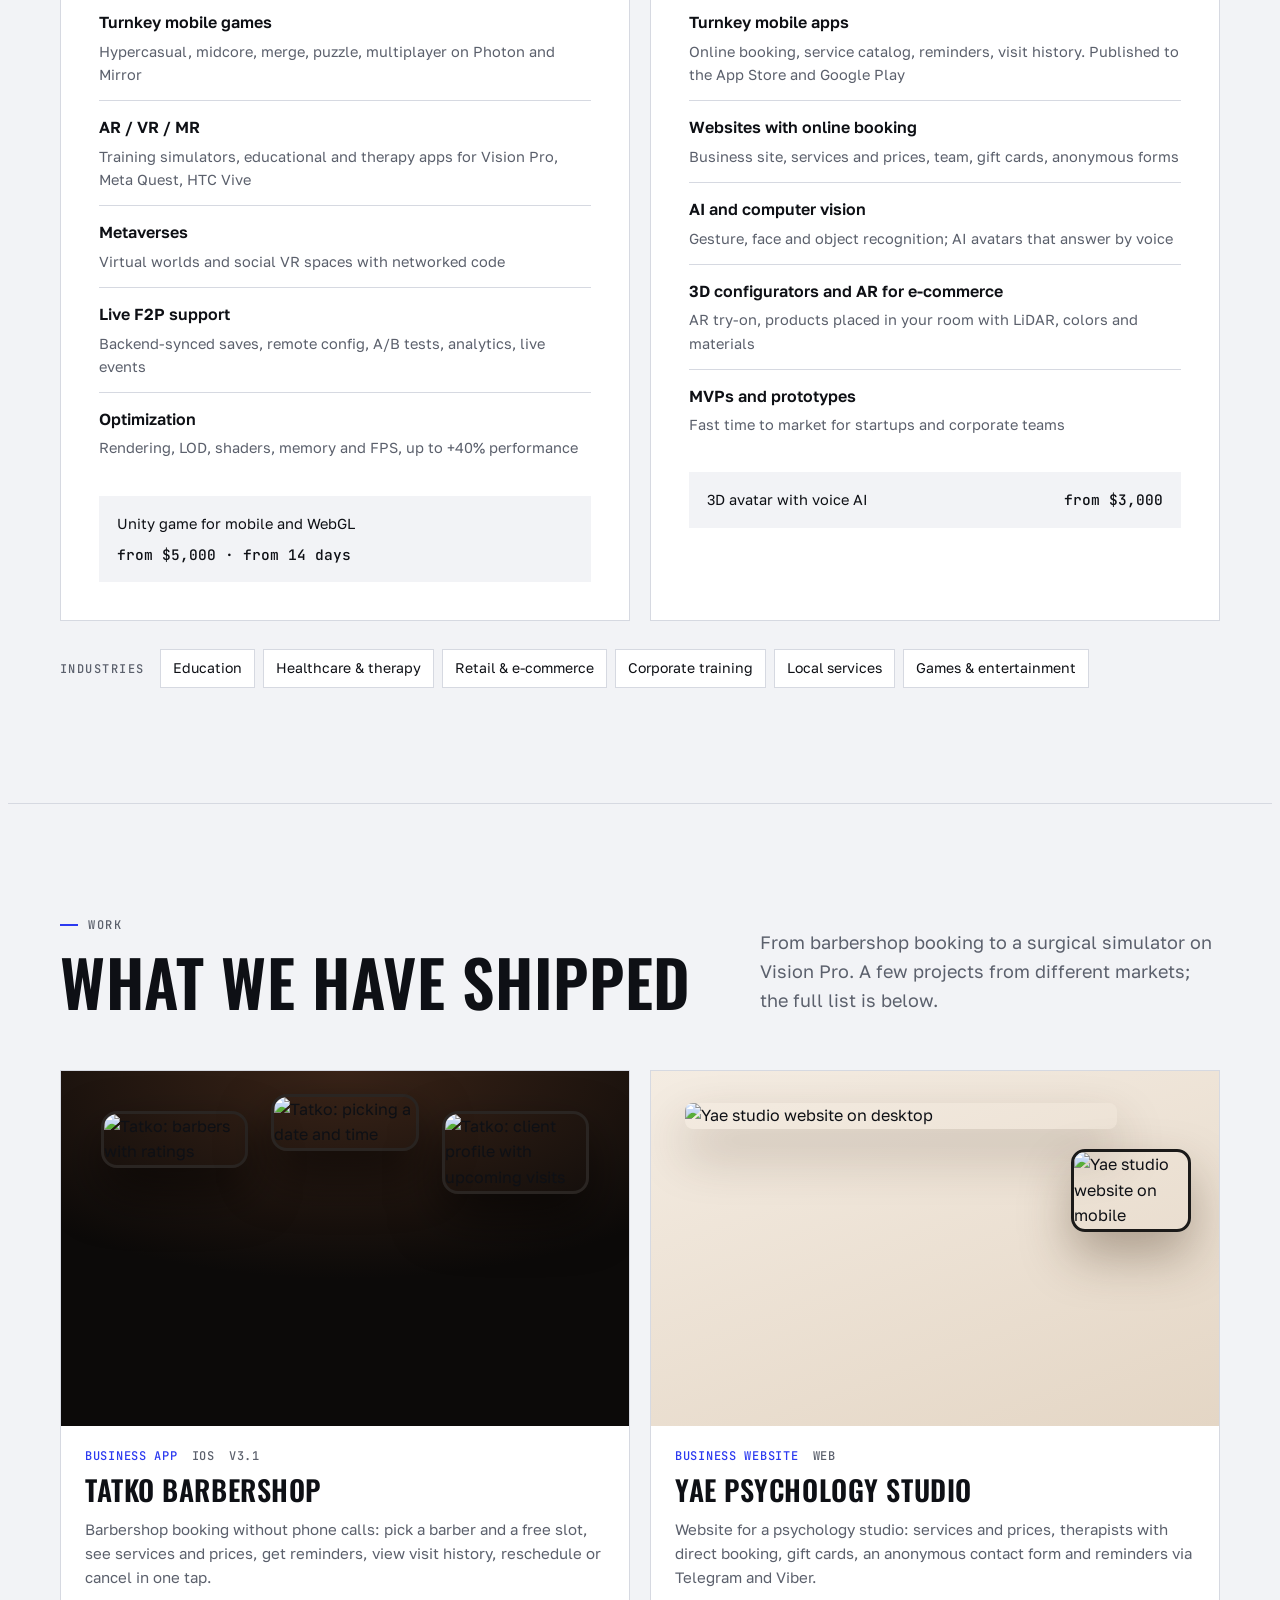
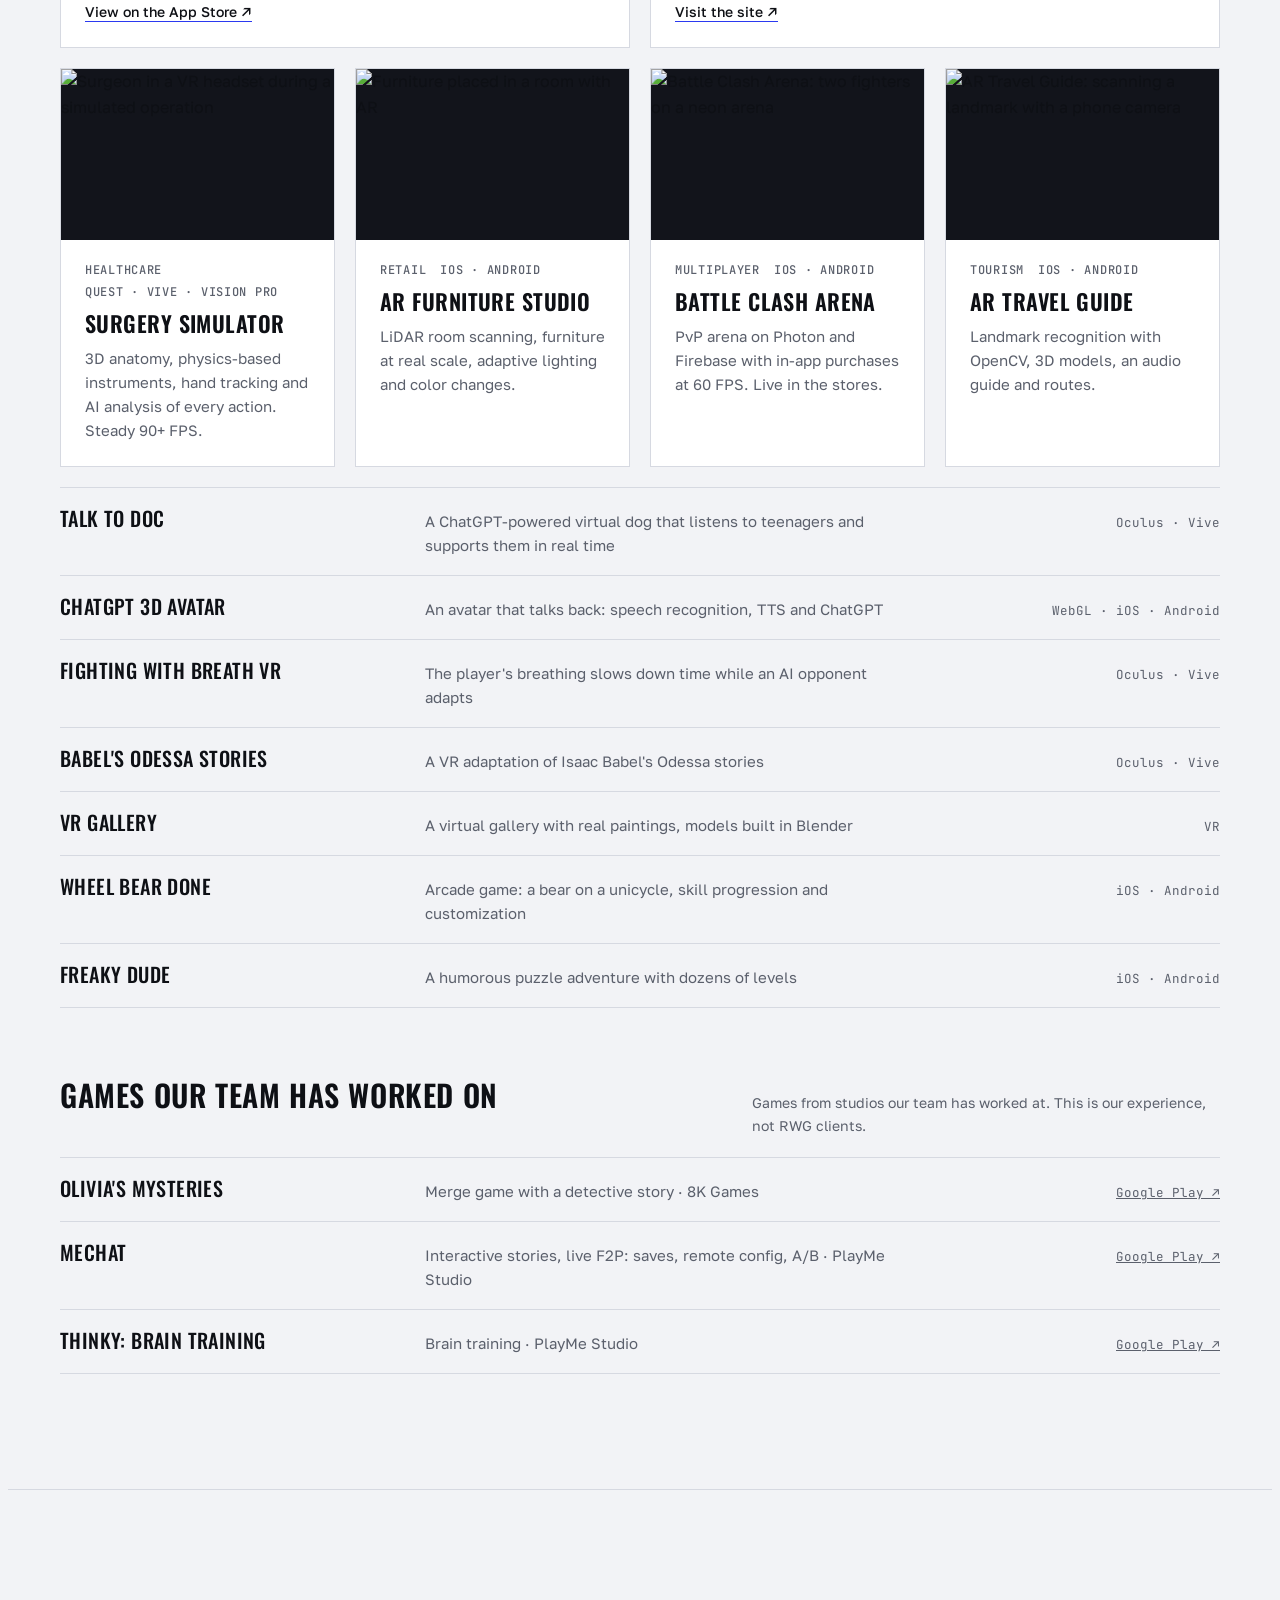
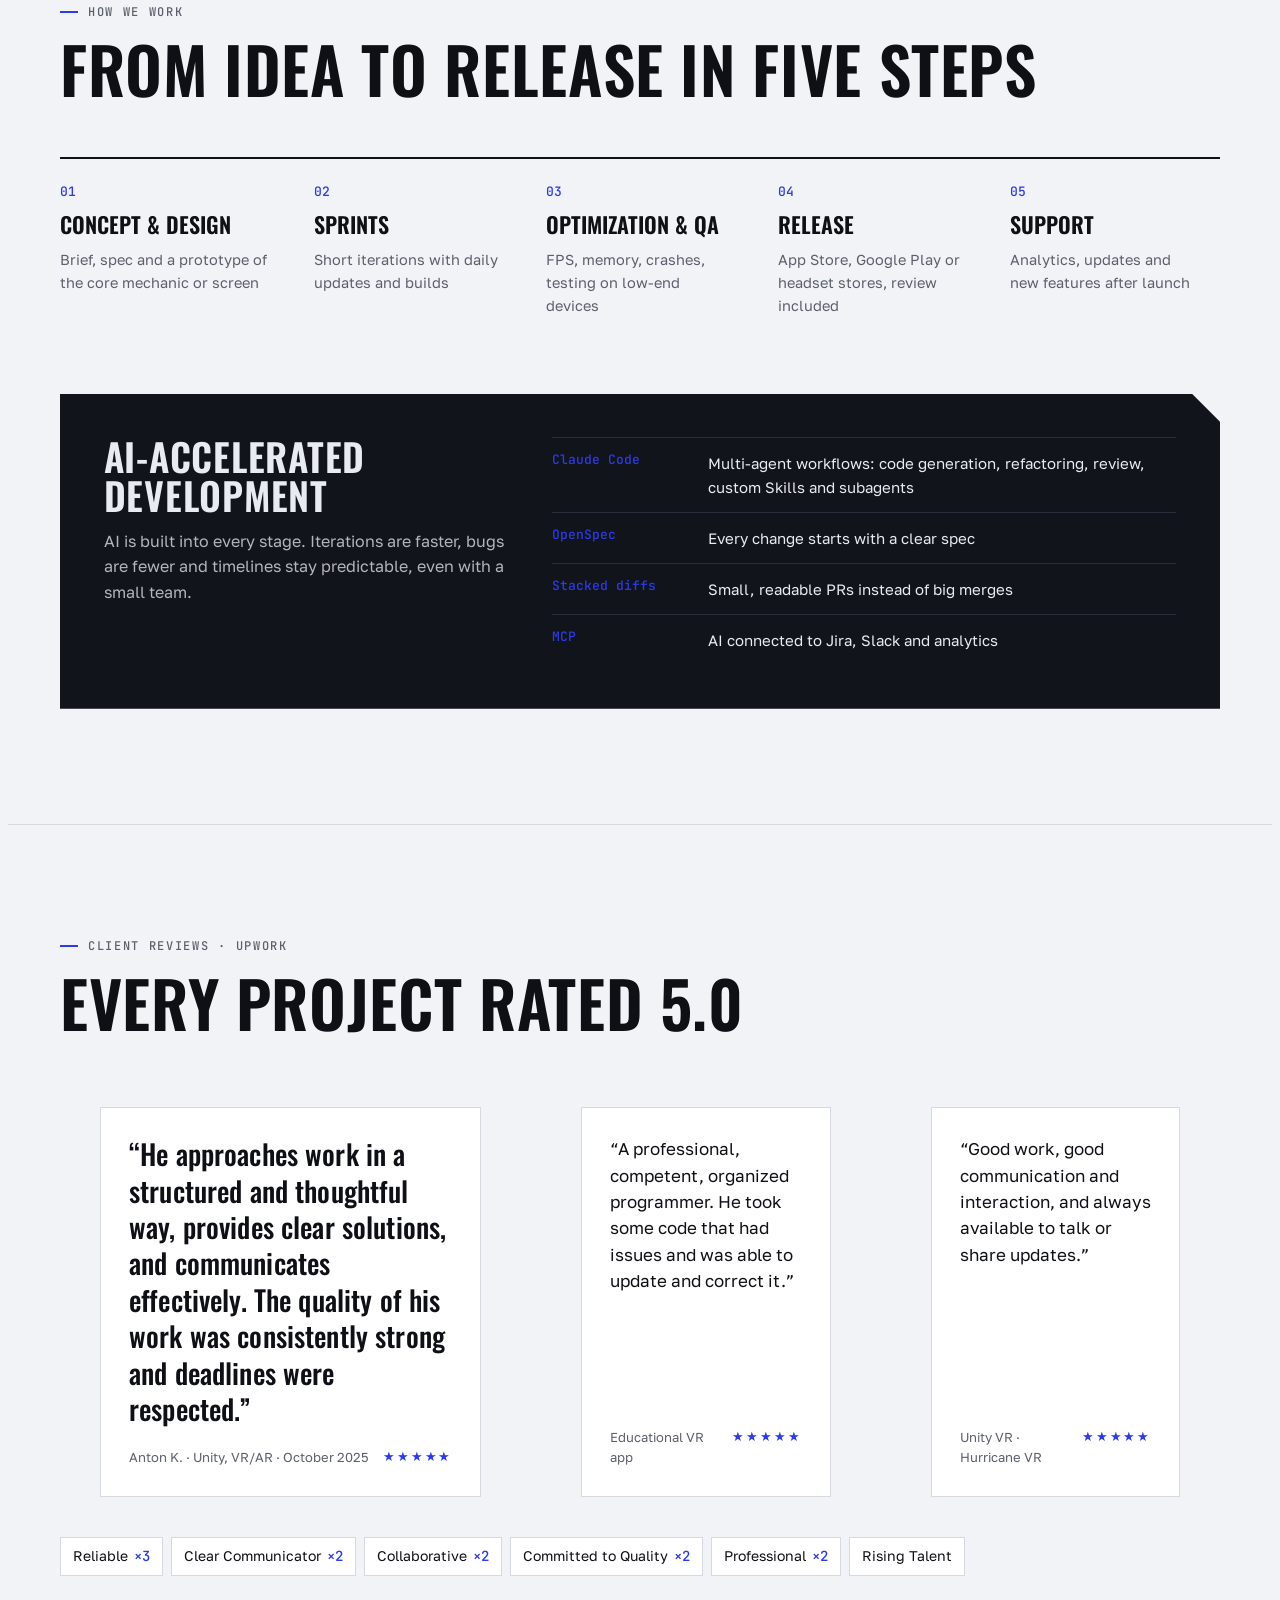
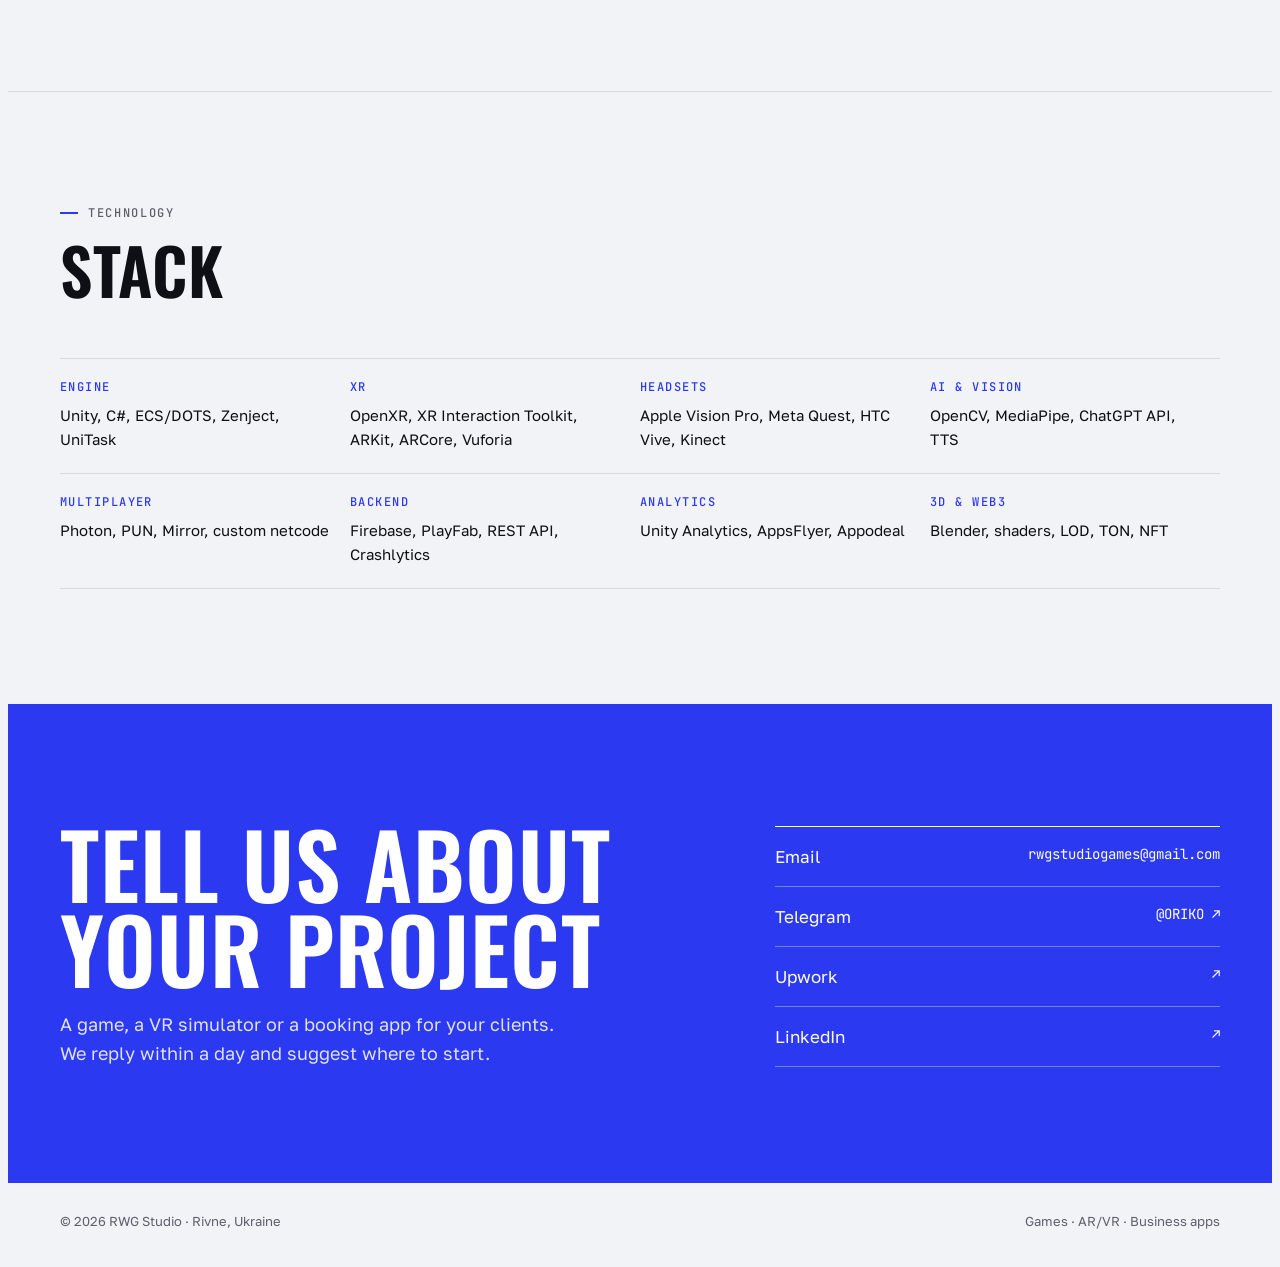
==== commit 21b5e050: "Контакти: email, Telegram, LinkedIn компанії; нова анімація лого Лого в hero тепер збирається з част" ====
--- a/en/index.html
+++ b/en/index.html
@@ -8,12 +8,13 @@
 <meta property="og:type" content="website">
 <meta property="og:title" content="RWG Studio">
 <meta property="og:description" content="Games, AR/VR and business apps, turnkey. 50+ projects, 100K+ downloads.">
-<meta property="og:image" content="../assets/og.jpg">
+<meta property="og:image" content="https://rwgstudio.com.ua/assets/og.jpg">
+<meta property="og:url" content="https://rwgstudio.com.ua/en/">
 <meta name="theme-color" content="#F2F3F6" media="(prefers-color-scheme: light)">
 <meta name="theme-color" content="#0B0C10" media="(prefers-color-scheme: dark)">
-<link rel="alternate" hreflang="uk" href="https://orik222.github.io/rwg-studio/">
-<link rel="alternate" hreflang="en" href="https://orik222.github.io/rwg-studio/en/">
-<link rel="alternate" hreflang="x-default" href="https://orik222.github.io/rwg-studio/en/">
+<link rel="alternate" hreflang="uk" href="https://rwgstudio.com.ua/">
+<link rel="alternate" hreflang="en" href="https://rwgstudio.com.ua/en/">
+<link rel="alternate" hreflang="x-default" href="https://rwgstudio.com.ua/en/">
 <link rel="icon" href="../assets/favicon.svg" type="image/svg+xml">
 <script>if (!matchMedia('(prefers-reduced-motion: reduce)').matches) document.documentElement.classList.add('anim');</script>
 <link rel="preconnect" href="https://fonts.googleapis.com">
@@ -62,7 +63,8 @@
             <text><textPath href="#ring">iOS · ANDROID · WEBGL · META QUEST · VISION PRO · WINDOWS · MACOS · </textPath></text>
             <circle class="dot" cx="200" cy="2" r="5"/>
           </svg></div>
-          <svg class="logo"><use href="#rwg"/></svg>
+          <svg class="logo" viewBox="-1 -1 193.6 193.6" fill="currentColor" fill-rule="evenodd"><path class="lg-arc lg-arc-a" d="M30.34 152.70L30.79 101.24C40.88 101.00 54.06 103.17 62.04 98.09C78.92 87.34 72.93 61.50 53.65 59.39C48.58 58.83 26.02 58.82 21.35 59.65L21.47 67.95C35.59 70.45 51.52 64.96 58.71 71.41C60.94 73.41 62.82 76.24 62.73 80.38C62.31 99.18 35.16 88.96 21.33 92.54L21.34 107.51L21.35 107.51L21.35 140.31C13.56 127.31 9.08 112.09 9.08 95.82C9.08 47.91 47.91 9.08 95.82 9.08C115.48 9.08 133.62 15.63 148.16 26.65L148.16 41.81L157.24 50.72L157.24 34.58L157.24 22.28L157.24 22.28L157.24 22.28C140.60 8.37 119.19 0.00 95.82 0.00C42.90 0.00 0.00 42.90 0.00 95.82C0.00 123.47 11.72 148.39 30.46 165.88L30.46 152.84ZZ"/><path class="lg-arc lg-arc-b" d="M39.54 161.81C54.69 174.74 74.34 182.55 95.82 182.55C143.72 182.55 182.55 143.72 182.55 95.82C182.55 94.81 182.54 93.80 182.50 92.80L149.23 92.80L140.32 83.73L181.71 83.73L190.88 83.73L190.88 83.73L190.88 83.73C191.38 87.69 191.63 91.72 191.63 95.82C191.63 148.74 148.74 191.63 95.82 191.63C74.79 191.63 55.34 184.85 39.54 173.37ZZM126.79 83.73L135.87 83.73L135.87 114.98L126.79 106.07ZZ"/><path class="lg-r" d="M47.95 110.64C51.26 117.96 56.68 126.56 60.87 133.62L71.07 133.59L58.68 109.84ZZ"/><path class="lg-w" d="M74.40 133.07L105.69 103.20L135.80 132.74L135.97 120.18L105.27 90.06L83.57 110.90L83.37 59.14L74.43 59.20Z
+"/><g class="lg-studio"><path style="--k:0" d="M93.47 66.17C93.47 64.67 93.83 63.52 94.54 62.71C95.26 61.91 96.33 61.51 97.75 61.51C99.18 61.51 100.25 61.91 100.96 62.71C101.68 63.51 102.03 64.66 102.03 66.16L102.03 66.87L99.28 66.87L99.28 65.97C99.28 65.30 99.16 64.83 98.90 64.56C98.65 64.29 98.29 64.15 97.83 64.15C97.37 64.15 97.02 64.29 96.76 64.56C96.51 64.83 96.38 65.30 96.38 65.97C96.38 66.61 96.52 67.17 96.80 67.65C97.08 68.14 97.44 68.59 97.86 69.03C98.28 69.46 98.73 69.89 99.22 70.32C99.70 70.75 100.16 71.22 100.58 71.73C101.00 72.24 101.35 72.83 101.64 73.48C101.92 74.13 102.06 74.90 102.06 75.78C102.06 77.27 101.69 78.42 100.96 79.22C100.23 80.03 99.15 80.43 97.73 80.43C96.30 80.43 95.22 80.03 94.49 79.22C93.76 78.42 93.39 77.27 93.39 75.78L93.39 74.51L96.14 74.51L96.14 75.97C96.14 76.65 96.28 77.12 96.55 77.38C96.82 77.65 97.19 77.78 97.65 77.78C98.10 77.78 98.47 77.65 98.74 77.39C99.02 77.12 99.15 76.66 99.15 75.98C99.15 75.35 99.01 74.79 98.73 74.31C98.45 73.82 98.10 73.36 97.67 72.93C97.25 72.50 96.80 72.06 96.31 71.63C95.83 71.20 95.37 70.73 94.95 70.21C94.53 69.70 94.18 69.12 93.89 68.47C93.61 67.81 93.47 67.05 93.47 66.17Z"/><path style="--k:1" d="M111.72 61.72L120.70 61.72L120.70 64.36L117.67 64.36L117.67 80.22L114.76 80.22L114.76 64.36L111.72 64.36ZZ"/><path style="--k:2" d="M133.67 61.72L133.67 76.01C133.67 76.68 133.80 77.15 134.08 77.41C134.35 77.68 134.72 77.81 135.17 77.81C135.63 77.81 136.00 77.68 136.27 77.41C136.54 77.15 136.68 76.68 136.68 76.01L136.68 61.72L139.43 61.72L139.43 75.80C139.43 77.30 139.06 78.45 138.33 79.25C137.60 80.05 136.52 80.45 135.09 80.45C133.67 80.45 132.59 80.05 131.86 79.25C131.13 78.45 130.76 77.30 130.76 75.80L130.76 61.72ZZ"/><path style="--k:3" d="M149.88 61.72L154.48 61.72C155.94 61.72 157.03 62.11 157.74 62.88C158.46 63.66 158.81 64.79 158.81 66.29L158.81 75.64C158.81 77.14 158.46 78.28 157.74 79.05C157.03 79.83 155.94 80.22 154.48 80.22L149.88 80.22ZZM152.79 64.36L152.79 77.57L154.43 77.57C154.88 77.57 155.25 77.44 155.51 77.18C155.77 76.91 155.91 76.45 155.91 75.78L155.91 66.16C155.91 65.49 155.77 65.02 155.51 64.76C155.25 64.49 154.88 64.36 154.43 64.36ZZ"/><path style="--k:4" d="M169.27 61.72L172.17 61.72L172.17 80.22L169.27 80.22ZZ"/><path style="--k:5" d="M185.53 75.96C185.53 76.63 185.67 77.10 185.94 77.38C186.22 77.65 186.58 77.78 187.04 77.78C187.50 77.78 187.86 77.65 188.14 77.38C188.41 77.10 188.55 76.63 188.55 75.96L188.55 65.97C188.55 65.30 188.41 64.83 188.14 64.56C187.86 64.29 187.50 64.15 187.04 64.15C186.58 64.15 186.22 64.29 185.94 64.56C185.67 64.83 185.53 65.30 185.53 65.97ZZM182.63 66.16C182.63 64.66 183.01 63.51 183.76 62.71C184.52 61.91 185.61 61.51 187.04 61.51C188.47 61.51 189.56 61.91 190.32 62.71C191.07 63.51 191.45 64.66 191.45 66.16L191.45 75.78C191.45 77.27 191.07 78.42 190.32 79.22C189.56 80.03 188.47 80.43 187.04 80.43C185.61 80.43 184.52 80.03 183.76 79.22C183.01 78.42 182.63 77.27 182.63 75.78ZZ"/></g></svg>
         </div>
       </div>
 
@@ -301,8 +303,10 @@
       <p>A game, a VR simulator or a booking app for your clients. We reply within a day and suggest where to start.</p>
     </div>
     <div class="links">
+      <a href="mailto:rwgstudiogames@gmail.com"><span>Email</span><span>rwgstudiogames@gmail.com</span></a>
+      <a href="https://t.me/ORIKO" target="_blank" rel="noopener"><span>Telegram</span><span>@ORIKO ↗</span></a>
       <a href="https://www.upwork.com/freelancers/~01f68cb6720bb9057c" target="_blank" rel="noopener"><span>Upwork</span><span>↗</span></a>
-      <a href="https://www.linkedin.com/in/orest-boshchenko-732408205/" target="_blank" rel="noopener"><span>LinkedIn</span><span>↗</span></a>
+      <a href="https://www.linkedin.com/company/98106364/" target="_blank" rel="noopener"><span>LinkedIn</span><span>↗</span></a>
     </div>
   </div>
 </section>
--- a/css/motion.css
+++ b/css/motion.css
@@ -1,15 +1,17 @@
 /* Анімації. Приховані стани діють лише з класом .anim на <html>,
    який ставиться, тільки коли користувач не просив зменшити рух. */
 
-@property --sweep { syntax: "<angle>"; inherits: false; initial-value: 360deg; }
-
-/* --- Hero: лого "домальовується" по колу, як його кільце --- */
-.anim .emblem .logo {
-  -webkit-mask: conic-gradient(from 0deg, #000 var(--sweep), transparent 0);
-          mask: conic-gradient(from 0deg, #000 var(--sweep), transparent 0);
-  animation: sweep 1.6s cubic-bezier(.65, 0, .35, 1) .25s both;
-}
-@keyframes sweep { from { --sweep: 0deg; } to { --sweep: 360deg; } }
+/* --- Hero: лого збирається з частин --- */
+.emblem .logo path, .emblem .logo g { transform-box: view-box; transform-origin: 50% 50%; }
+.anim .emblem .logo .lg-arc-a { animation: arc-a 1.2s cubic-bezier(.2, .8, .2, 1) .2s both; }
+.anim .emblem .logo .lg-arc-b { animation: arc-b 1.2s cubic-bezier(.2, .8, .2, 1) .2s both; }
+.anim .emblem .logo .lg-r { animation: rise-in .7s cubic-bezier(.2, .9, .25, 1.15) .75s both; }
+.anim .emblem .logo .lg-w { animation: rise-in .7s cubic-bezier(.2, .9, .25, 1.15) .87s both; }
+.anim .emblem .logo .lg-studio path { animation: drop-in .45s cubic-bezier(.2, .9, .25, 1.3) both; animation-delay: calc(1.05s + var(--k) * 70ms); }
+@keyframes arc-a { from { opacity: 0; transform: rotate(-120deg) scale(.92); } 30% { opacity: 1; } }
+@keyframes arc-b { from { opacity: 0; transform: rotate(120deg) scale(.92); } 30% { opacity: 1; } }
+@keyframes rise-in { from { opacity: 0; transform: translateY(18%); } }
+@keyframes drop-in { from { opacity: 0; transform: translateY(-14%); } }
 
 .anim .emblem .orbit-wrap { animation: orbit-in 1.4s cubic-bezier(.2, .8, .2, 1) .1s both; }
 @keyframes orbit-in { from { opacity: 0; transform: scale(.86) rotate(-40deg); } }
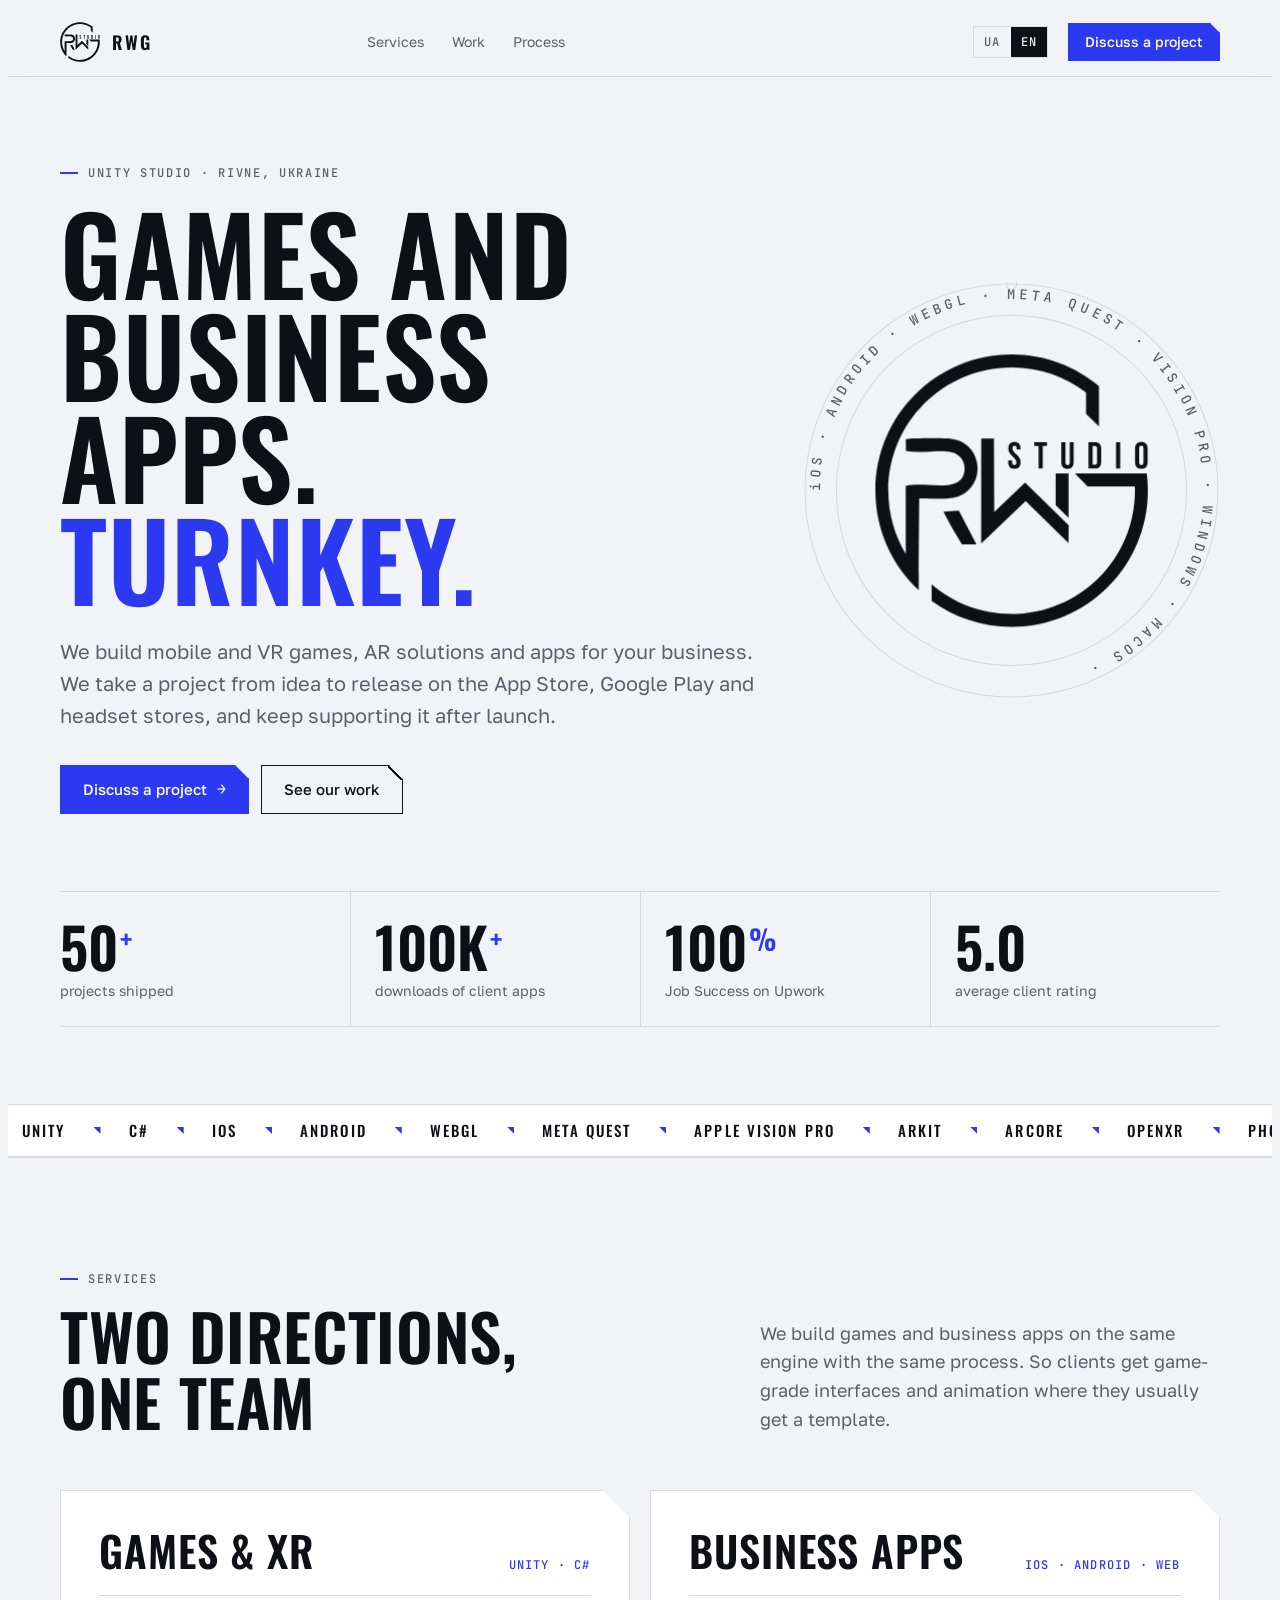
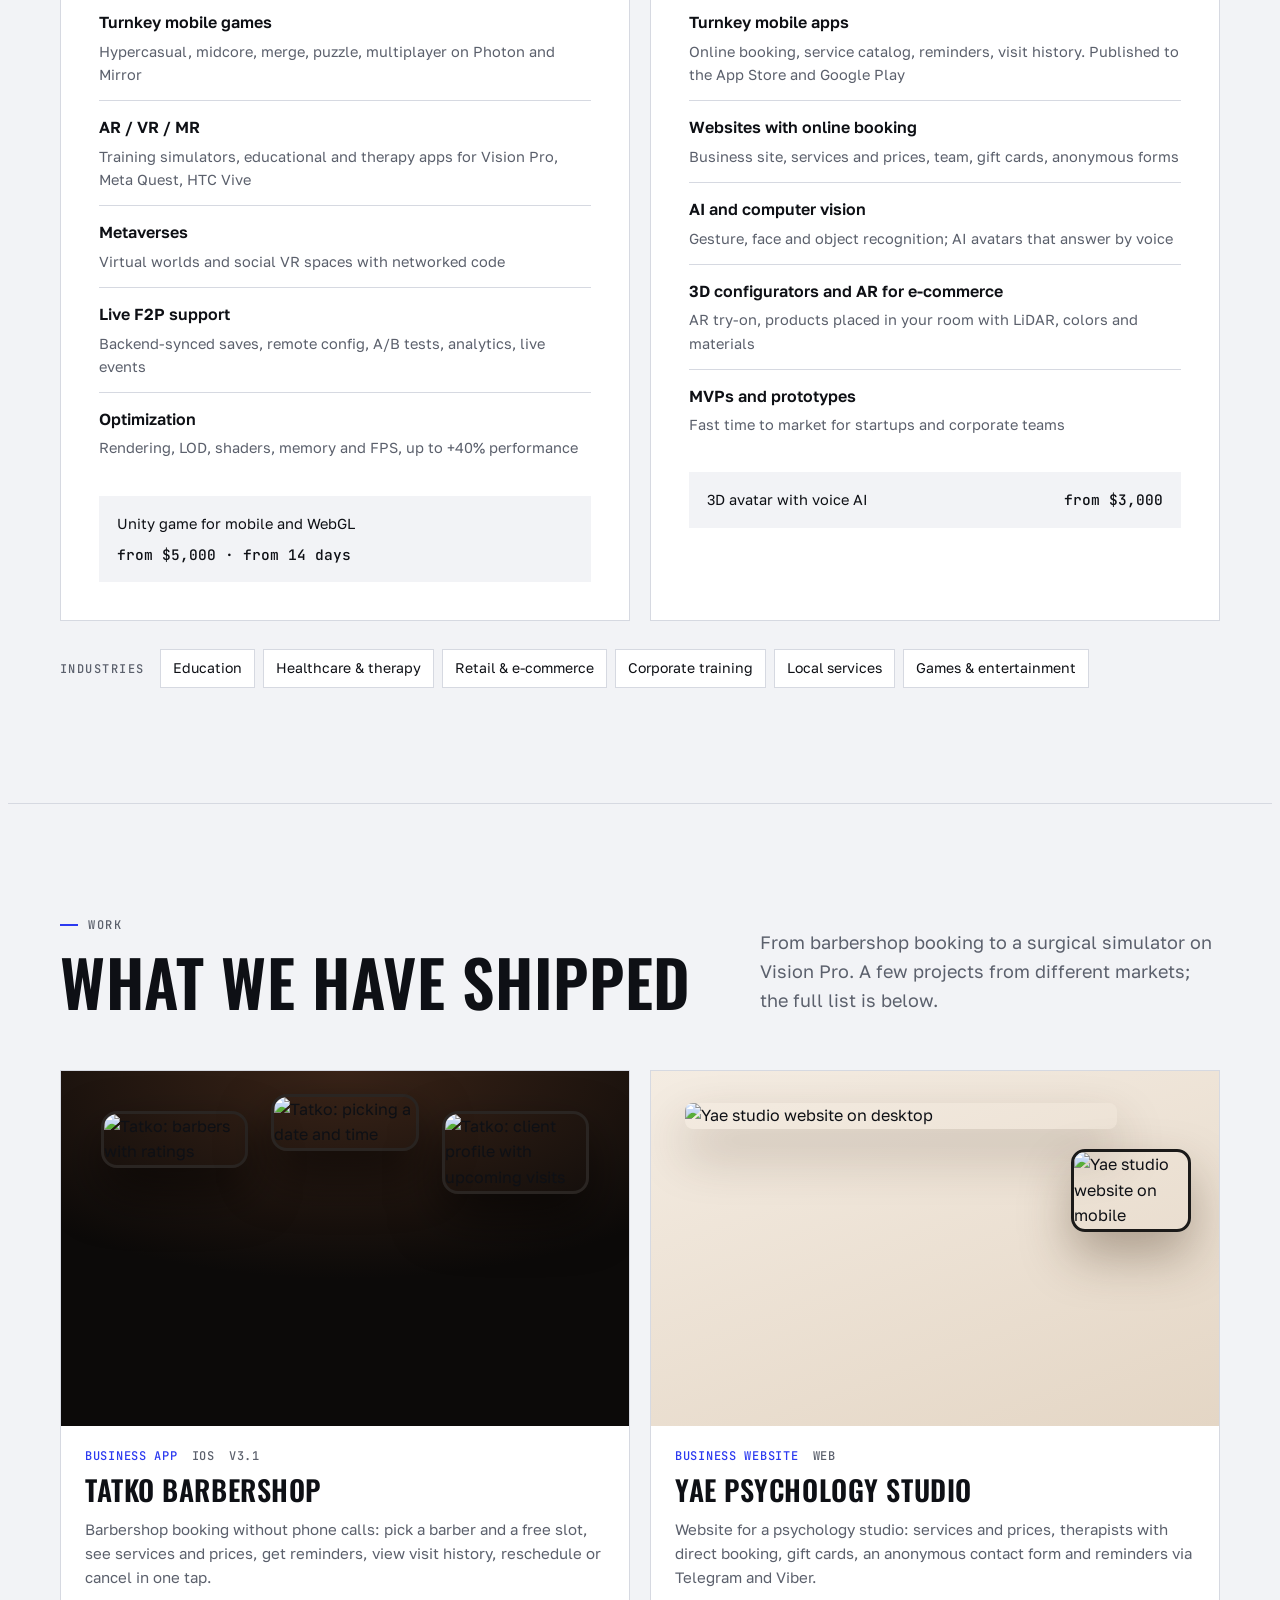
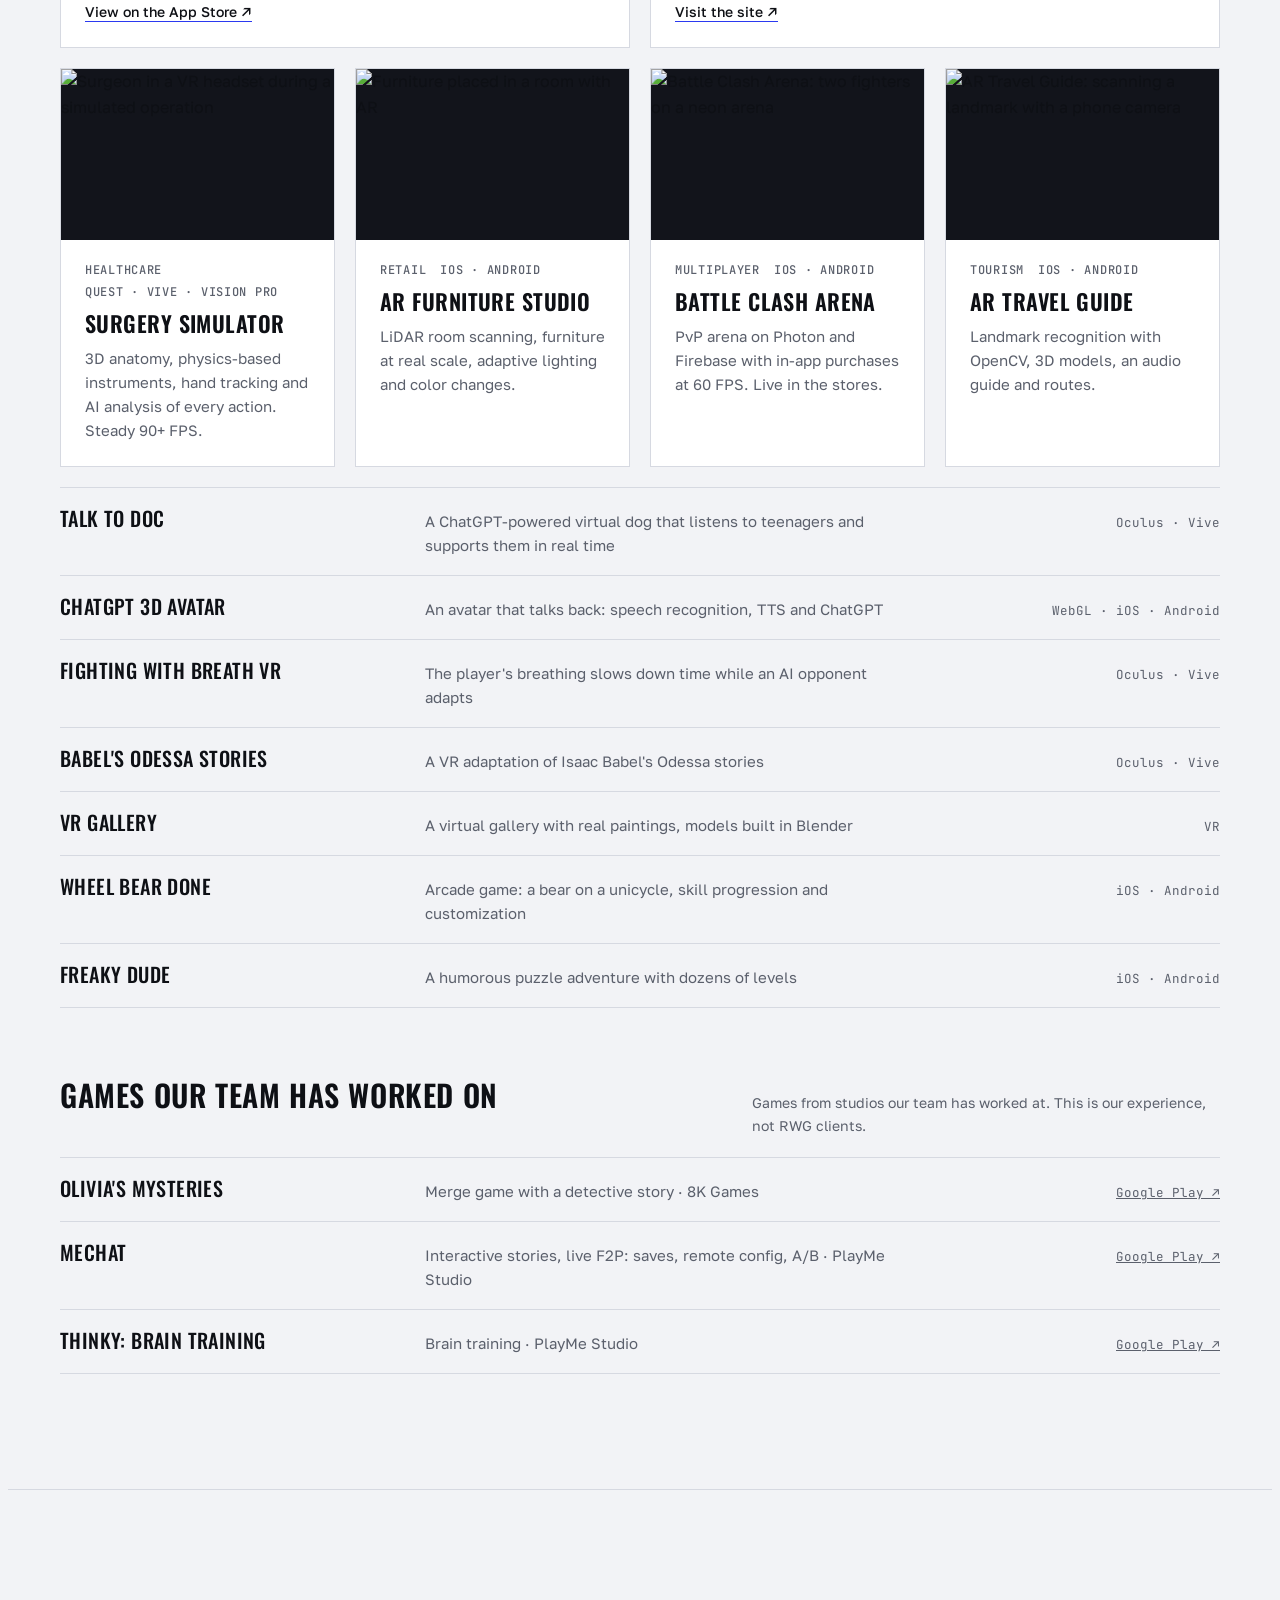
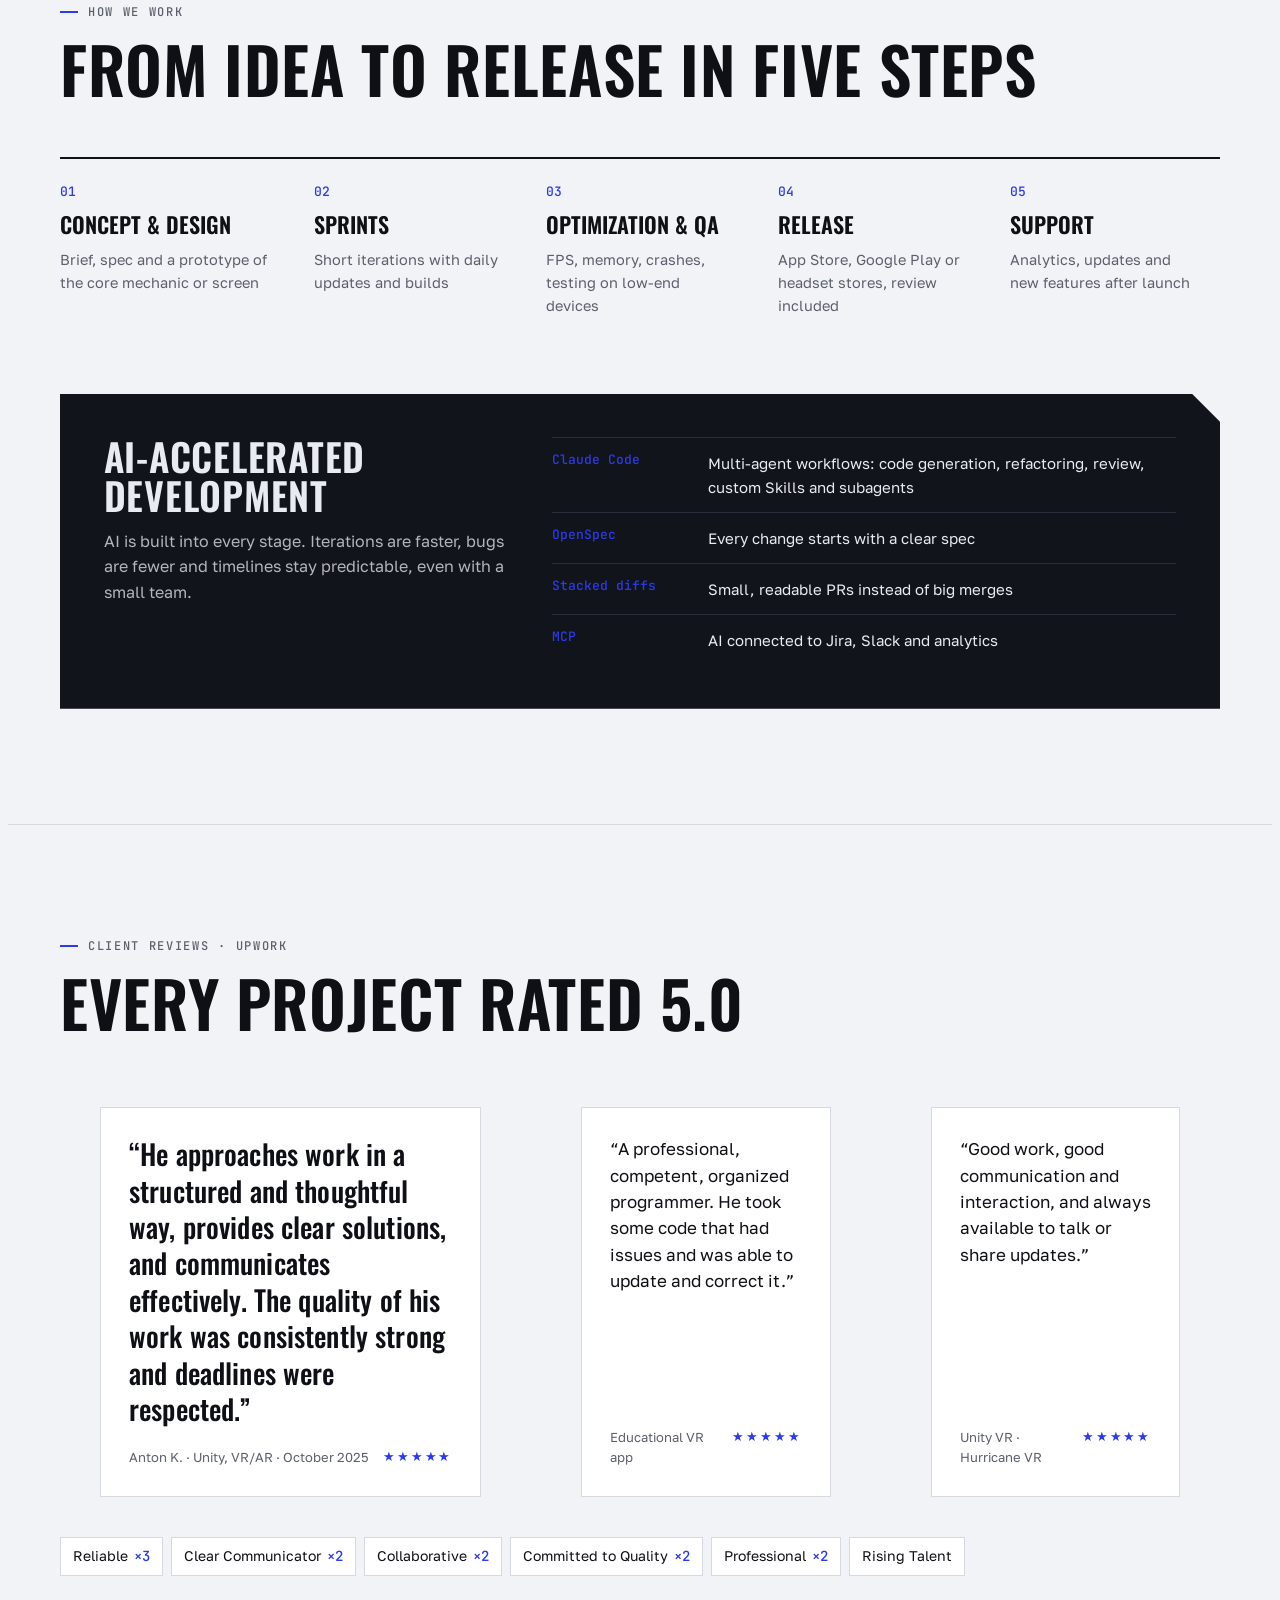
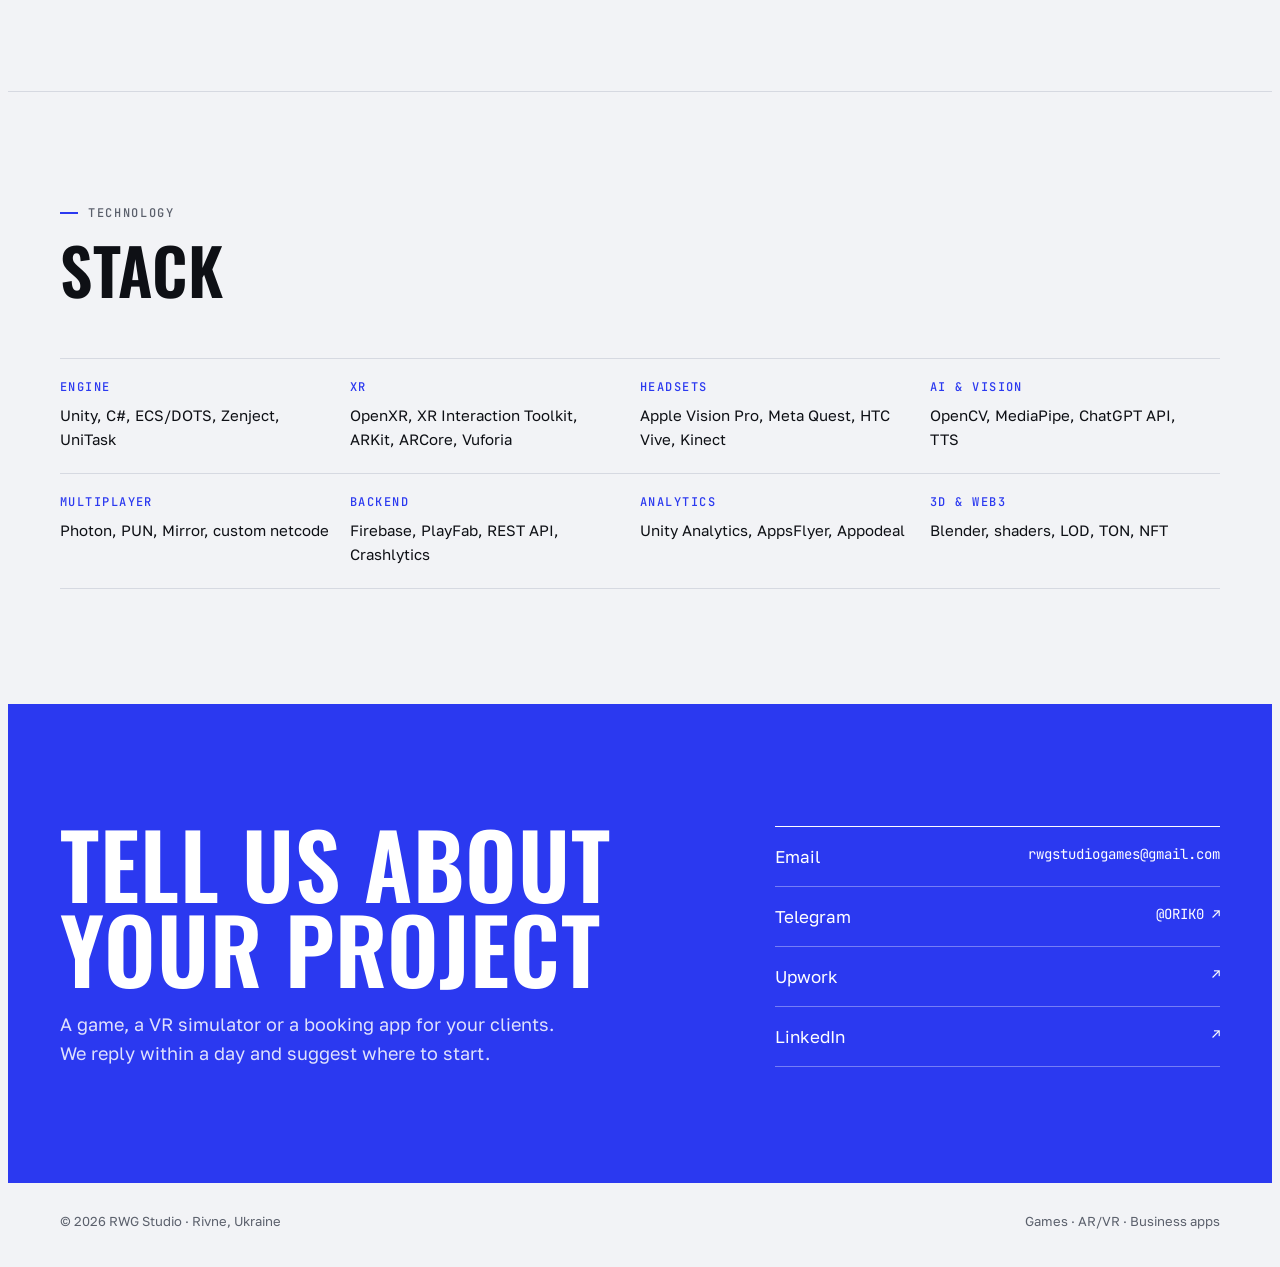
==== commit 2ddda748: "Виправити нік у Telegram: @ORIK0 Co-Authored-By: Claude Opus 5.5 <noreply@anthropic.com>" ====
--- a/en/index.html
+++ b/en/index.html
@@ -20,9 +20,9 @@
 <link rel="preconnect" href="https://fonts.googleapis.com">
 <link rel="preconnect" href="https://fonts.gstatic.com" crossorigin>
 <link rel="stylesheet" href="https://fonts.googleapis.com/css2?family=Oswald:wght@400;500;600;700&family=Golos+Text:wght@400;500;600&family=JetBrains+Mono:wght@400;500&display=swap">
-<link rel="stylesheet" href="../css/styles.css">
-<link rel="stylesheet" href="../css/motion.css">
-<script src="../js/main.js" defer></script>
+<link rel="stylesheet" href="../css/styles.css?v=202610152039">
+<link rel="stylesheet" href="../css/motion.css?v=202610152039">
+<script src="../js/main.js?v=202610152039" defer></script>
 </head>
 <body>
 <svg width="0" height="0" style="position:absolute" aria-hidden="true">
@@ -304,7 +304,7 @@
     </div>
     <div class="links">
       <a href="mailto:rwgstudiogames@gmail.com"><span>Email</span><span>rwgstudiogames@gmail.com</span></a>
-      <a href="https://t.me/ORIKO" target="_blank" rel="noopener"><span>Telegram</span><span>@ORIKO ↗</span></a>
+      <a href="https://t.me/ORIK0" target="_blank" rel="noopener"><span>Telegram</span><span>@ORIK0 ↗</span></a>
       <a href="https://www.upwork.com/freelancers/~01f68cb6720bb9057c" target="_blank" rel="noopener"><span>Upwork</span><span>↗</span></a>
       <a href="https://www.linkedin.com/company/98106364/" target="_blank" rel="noopener"><span>LinkedIn</span><span>↗</span></a>
     </div>
